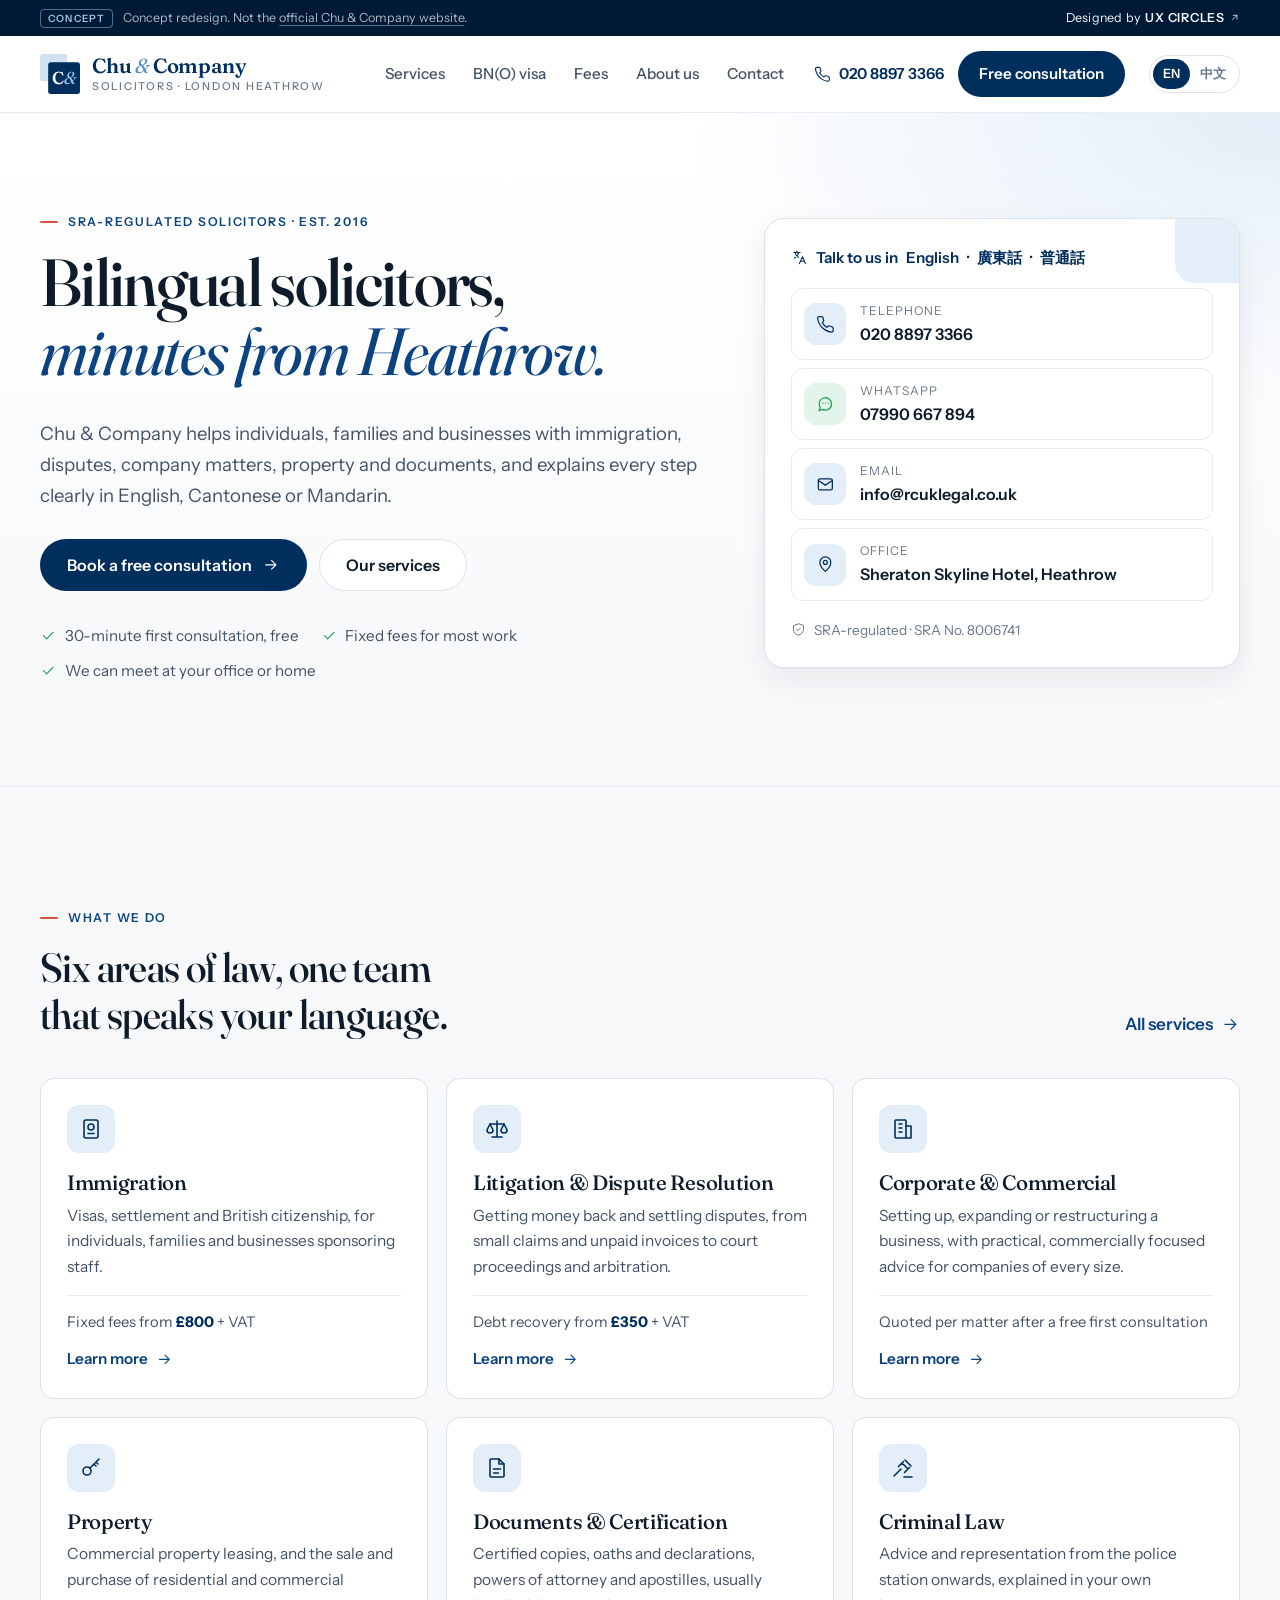
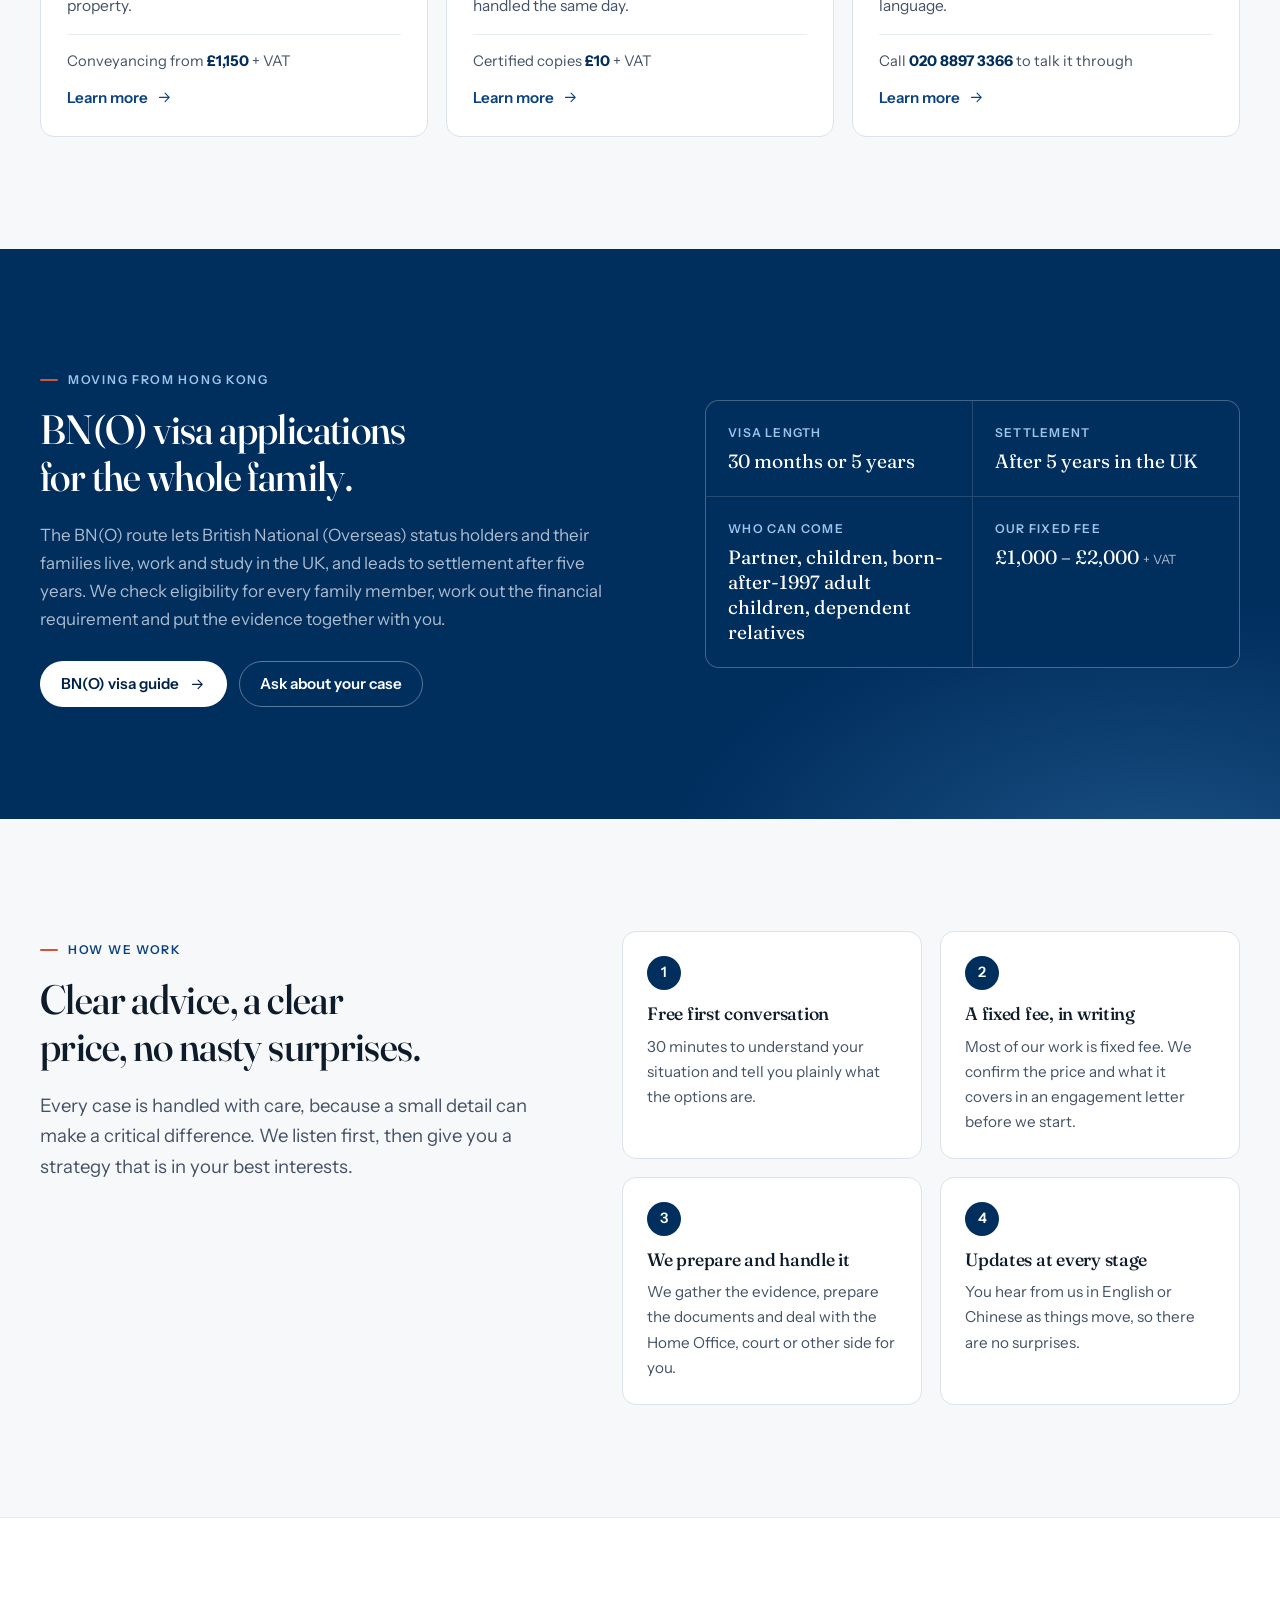
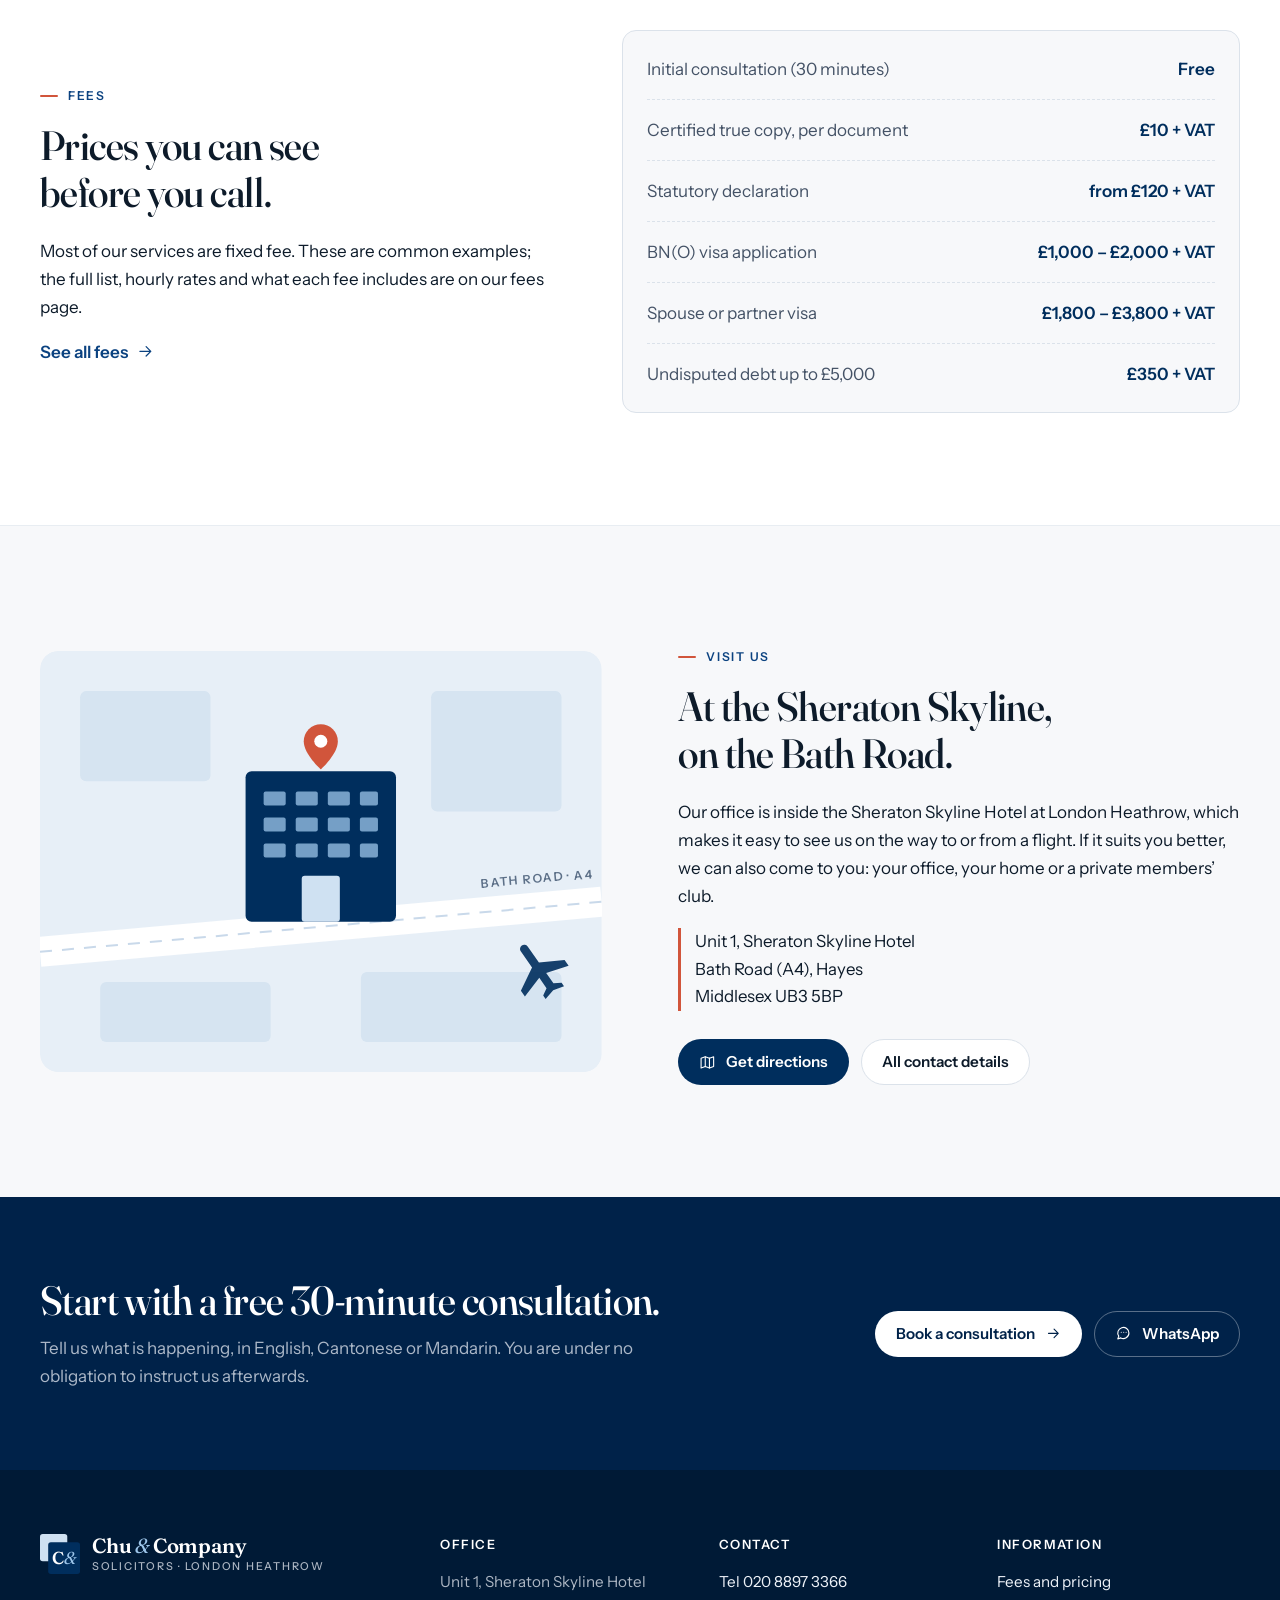
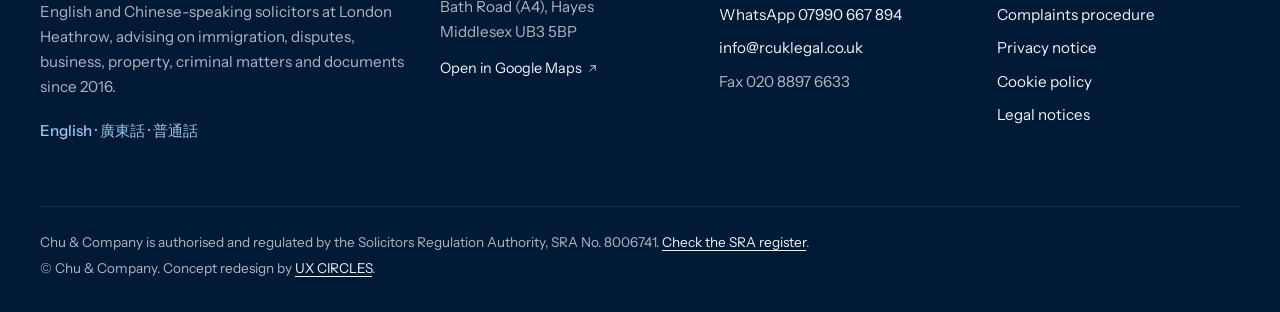
==== index.html @ 98fb95e6 "Redesign rcuklegal.co.uk as a bilingual static concept site Six pages in English and Traditional Chi" ====
<!doctype html>
<html lang="en-GB" class="no-js">
<head>
<meta charset="utf-8">
<meta name="viewport" content="width=device-width, initial-scale=1">
<title>Chu &amp; Company Solicitors | English and Chinese-speaking lawyers at London Heathrow</title>
<meta name="description" content="SRA-regulated English, Cantonese and Mandarin-speaking solicitors at London Heathrow: immigration and BN(O) visas, litigation, corporate, property, criminal law and document certification.">
<meta property="og:title" content="Chu &amp; Company Solicitors | English and Chinese-speaking lawyers at London Heathrow">
<meta property="og:description" content="SRA-regulated English, Cantonese and Mandarin-speaking solicitors at London Heathrow: immigration and BN(O) visas, litigation, corporate, property, criminal law and document certification.">
<meta name="robots" content="noindex, nofollow">
<meta name="theme-color" content="#002e5d">
<link rel="alternate" hreflang="en-GB" href="index.html">
<link rel="alternate" hreflang="zh-Hant" href="zh/index.html">
<link rel="icon" href="assets/img/favicon.svg" type="image/svg+xml">
<link rel="preconnect" href="https://fonts.googleapis.com">
<link rel="preconnect" href="https://fonts.gstatic.com" crossorigin>
<link rel="stylesheet" href="https://fonts.googleapis.com/css2?family=Fraunces:ital,opsz,wght@0,9..144,400;0,9..144,500;0,9..144,600;1,9..144,400&family=Instrument+Sans:wght@400;500;600&display=swap">
<link rel="stylesheet" href="assets/css/style.css">
</head>
<body class="lang-en">
<a class="skip" href="#main">Skip to content</a>
<div class="concept-bar" role="note">
  <div class="container concept-inner">
    <p><span class="concept-tag">Concept</span><span class="concept-long">Concept redesign. Not the <a href="https://www.rcuklegal.co.uk/" target="_blank" rel="noopener">official Chu &amp; Company website</a>.</span></p>
    <a href="https://ux-circles.com/web" target="_blank" rel="noopener"><span class="concept-by">Designed by </span><strong>UX CIRCLES</strong> <svg class="ic-ext" viewBox="0 0 24 24" fill="none" stroke="currentColor" stroke-width="1.6" stroke-linecap="round" stroke-linejoin="round" aria-hidden="true"><path d="M7 17 17 7M9 7h8v8"/></svg></a>
  </div>
</div>
<header class="site-header">
  <div class="container header-inner">
    <a class="brand" href="index.html" aria-label="Chu &amp; Company Solicitors, home"><svg class="brand-mark" viewBox="0 0 44 44" aria-hidden="true"><rect x="0" y="0" width="30" height="30" rx="3" fill="#cfe1f2"/><rect x="9" y="9" width="35" height="35" rx="3" fill="#002e5d"/><text x="26.5" y="33" text-anchor="middle" font-family="Fraunces, Georgia, serif" font-size="19" font-weight="600" fill="#ffffff">C<tspan fill="#9cc5ea" font-style="italic" font-weight="400">&amp;</tspan></text></svg><span class="brand-text"><span class="brand-name" lang="en">Chu <span>&amp;</span> Company</span><span class="brand-sub">Solicitors · London Heathrow</span></span></a>
    <nav class="nav" id="site-nav" aria-label="Main">
      <a href="services.html">Services</a>
      <a href="bno-visa.html">BN(O) visa</a>
      <a href="fees.html">Fees</a>
      <a href="about.html">About us</a>
      <a href="contact.html">Contact</a>
      <div class="nav-extra">
        <a class="nav-phone" href="tel:+442088973366"><svg class="ic" viewBox="0 0 24 24" fill="none" stroke="currentColor" stroke-width="1.6" stroke-linecap="round" stroke-linejoin="round" aria-hidden="true"><path d="M22 16.9v3a2 2 0 0 1-2.2 2 19.8 19.8 0 0 1-8.6-3.1 19.5 19.5 0 0 1-6-6A19.8 19.8 0 0 1 2.1 4.2 2 2 0 0 1 4.1 2h3a2 2 0 0 1 2 1.7c.1.9.4 1.8.7 2.7a2 2 0 0 1-.5 2.1L8 9.8a16 16 0 0 0 6 6l1.3-1.3a2 2 0 0 1 2.1-.4c.9.3 1.8.6 2.7.7a2 2 0 0 1 1.7 2z"/></svg><span>020 8897 3366</span></a>
        <a class="btn btn-primary" href="contact.html#enquiry">Free consultation</a>
      </div>
    </nav>
    <div class="header-tools">
      <div class="lang-switch" aria-label="Language"><a href="index.html" lang="en-GB" hreflang="en-GB" aria-current="true">EN</a><a href="zh/index.html" lang="zh-Hant" hreflang="zh-Hant">中文</a></div>
      <button class="nav-toggle" type="button" aria-expanded="false" aria-controls="site-nav" aria-label="Menu"><svg class="ic-open" viewBox="0 0 24 24" fill="none" stroke="currentColor" stroke-width="1.6" stroke-linecap="round" stroke-linejoin="round" aria-hidden="true"><path d="M4 7h16M4 12h16M4 17h16"/></svg><svg class="ic-close" viewBox="0 0 24 24" fill="none" stroke="currentColor" stroke-width="1.6" stroke-linecap="round" stroke-linejoin="round" aria-hidden="true"><path d="M6 6l12 12M18 6 6 18"/></svg></button>
    </div>
  </div>
</header>
<main id="main">

<section class="hero">
  <div class="container hero-grid">
    <div class="hero-copy">
      <p class="eyebrow">SRA-regulated solicitors · Est. 2016</p>
      <h1>Bilingual solicitors, <em>minutes from Heathrow.</em></h1>
      <p class="lede">Chu &amp; Company helps individuals, families and businesses with immigration, disputes, company matters, property and documents, and explains every step clearly in English, Cantonese or Mandarin.</p>
      <div class="hero-actions">
        <a class="btn btn-primary btn-lg" href="contact.html#enquiry">Book a free consultation <svg class="ic" viewBox="0 0 24 24" fill="none" stroke="currentColor" stroke-width="1.6" stroke-linecap="round" stroke-linejoin="round" aria-hidden="true"><path d="M5 12h14M13 6l6 6-6 6"/></svg></a>
        <a class="btn btn-ghost btn-lg" href="services.html">Our services</a>
      </div>
      <ul class="hero-points">
        <li><svg class="ic" viewBox="0 0 24 24" fill="none" stroke="currentColor" stroke-width="1.6" stroke-linecap="round" stroke-linejoin="round" aria-hidden="true"><path d="m5 12.5 4.5 4.5L19 7.5"/></svg> 30-minute first consultation, free</li>
        <li><svg class="ic" viewBox="0 0 24 24" fill="none" stroke="currentColor" stroke-width="1.6" stroke-linecap="round" stroke-linejoin="round" aria-hidden="true"><path d="m5 12.5 4.5 4.5L19 7.5"/></svg> Fixed fees for most work</li>
        <li><svg class="ic" viewBox="0 0 24 24" fill="none" stroke="currentColor" stroke-width="1.6" stroke-linecap="round" stroke-linejoin="round" aria-hidden="true"><path d="m5 12.5 4.5 4.5L19 7.5"/></svg> We can meet at your office or home</li>
      </ul>
    </div>
    <aside class="hero-card" aria-label="Contact details">
      <p class="hero-card-h"><svg class="ic" viewBox="0 0 24 24" fill="none" stroke="currentColor" stroke-width="1.6" stroke-linecap="round" stroke-linejoin="round" aria-hidden="true"><path d="M4 5h9M8.5 3v2M6 5c.5 3 2.5 5.5 5 7M11 5c-.7 3.4-3 6.3-6 8"/><path d="m12 21 4.5-10 4.5 10M13.6 17.5h5.8"/></svg> Talk to us in <span lang="en">English</span> · <span lang="zh-Hant-HK">廣東話</span> · <span lang="zh-Hant">普通話</span></p>
      <ul class="hero-contacts">
        <li><a href="tel:+442088973366"><span class="ic-wrap"><svg class="ic" viewBox="0 0 24 24" fill="none" stroke="currentColor" stroke-width="1.6" stroke-linecap="round" stroke-linejoin="round" aria-hidden="true"><path d="M22 16.9v3a2 2 0 0 1-2.2 2 19.8 19.8 0 0 1-8.6-3.1 19.5 19.5 0 0 1-6-6A19.8 19.8 0 0 1 2.1 4.2 2 2 0 0 1 4.1 2h3a2 2 0 0 1 2 1.7c.1.9.4 1.8.7 2.7a2 2 0 0 1-.5 2.1L8 9.8a16 16 0 0 0 6 6l1.3-1.3a2 2 0 0 1 2.1-.4c.9.3 1.8.6 2.7.7a2 2 0 0 1 1.7 2z"/></svg></span><span><small>Telephone</small><strong>020 8897 3366</strong></span></a></li>
        <li><a href="https://wa.me/447990667894" target="_blank" rel="noopener"><span class="ic-wrap wa"><svg class="ic" viewBox="0 0 24 24" fill="none" stroke="currentColor" stroke-width="1.6" stroke-linecap="round" stroke-linejoin="round" aria-hidden="true"><path d="M20 11.5a8 8 0 0 1-11.8 7L4 20l1.4-4A8 8 0 1 1 20 11.5z"/><path d="M9 10.5h.01M12.5 10.5h.01M16 10.5h.01"/></svg></span><span><small>WhatsApp</small><strong>07990 667 894</strong></span></a></li>
        <li><a href="mailto:info@rcuklegal.co.uk"><span class="ic-wrap"><svg class="ic" viewBox="0 0 24 24" fill="none" stroke="currentColor" stroke-width="1.6" stroke-linecap="round" stroke-linejoin="round" aria-hidden="true"><rect x="3" y="5" width="18" height="14" rx="2"/><path d="m3 7 9 6 9-6"/></svg></span><span><small>Email</small><strong>info@rcuklegal.co.uk</strong></span></a></li>
        <li><a href="https://www.google.com/maps/search/?api=1&query=Sheraton+Skyline+Hotel+Bath+Road+Hayes+UB3+5BP" target="_blank" rel="noopener"><span class="ic-wrap"><svg class="ic" viewBox="0 0 24 24" fill="none" stroke="currentColor" stroke-width="1.6" stroke-linecap="round" stroke-linejoin="round" aria-hidden="true"><path d="M12 21s-7-6.2-7-11.5A7 7 0 0 1 19 9.5C19 14.8 12 21 12 21z"/><circle cx="12" cy="9.5" r="2.5"/></svg></span><span><small>Office</small><strong>Sheraton Skyline Hotel, Heathrow</strong></span></a></li>
      </ul>
      <p class="hero-card-foot"><svg class="ic" viewBox="0 0 24 24" fill="none" stroke="currentColor" stroke-width="1.6" stroke-linecap="round" stroke-linejoin="round" aria-hidden="true"><path d="M12 3 4 6v6c0 4.5 3.4 8.3 8 9 4.6-.7 8-4.5 8-9V6z"/><path d="m9 12 2 2 4-4"/></svg> SRA-regulated · SRA No. 8006741</p>
    </aside>
  </div>
</section>

<section class="section" id="services">
  <div class="container">
    <div class="section-head">
      <div>
        <p class="eyebrow">What we do</p>
        <h2>Six areas of law, one team that speaks your language.</h2>
      </div>
      <a class="text-link" href="services.html">All services <svg class="ic" viewBox="0 0 24 24" fill="none" stroke="currentColor" stroke-width="1.6" stroke-linecap="round" stroke-linejoin="round" aria-hidden="true"><path d="M5 12h14M13 6l6 6-6 6"/></svg></a>
    </div>
    <div class="area-grid">
      <a class="area reveal" href="services.html#immigration">
        <span class="area-ic"><svg class="ic" viewBox="0 0 24 24" fill="none" stroke="currentColor" stroke-width="1.6" stroke-linecap="round" stroke-linejoin="round" aria-hidden="true"><rect x="5" y="3" width="14" height="18" rx="2"/><circle cx="12" cy="10" r="3"/><path d="M9 16.5h6"/></svg></span>
        <h3>Immigration</h3>
        <p>Visas, settlement and British citizenship, for individuals, families and businesses sponsoring staff.</p>
        <span class="area-price">Fixed fees from <strong>£800</strong> + VAT</span>
        <span class="area-more">Learn more <svg class="ic" viewBox="0 0 24 24" fill="none" stroke="currentColor" stroke-width="1.6" stroke-linecap="round" stroke-linejoin="round" aria-hidden="true"><path d="M5 12h14M13 6l6 6-6 6"/></svg></span>
      </a>
<a class="area reveal" href="services.html#litigation">
        <span class="area-ic"><svg class="ic" viewBox="0 0 24 24" fill="none" stroke="currentColor" stroke-width="1.6" stroke-linecap="round" stroke-linejoin="round" aria-hidden="true"><path d="M12 4v16M7 20h10M5 7h14"/><path d="m5 7-3 6a3 3 0 0 0 6 0zM19 7l-3 6a3 3 0 0 0 6 0z"/></svg></span>
        <h3>Litigation &amp; Dispute Resolution</h3>
        <p>Getting money back and settling disputes, from small claims and unpaid invoices to court proceedings and arbitration.</p>
        <span class="area-price">Debt recovery from <strong>£350</strong> + VAT</span>
        <span class="area-more">Learn more <svg class="ic" viewBox="0 0 24 24" fill="none" stroke="currentColor" stroke-width="1.6" stroke-linecap="round" stroke-linejoin="round" aria-hidden="true"><path d="M5 12h14M13 6l6 6-6 6"/></svg></span>
      </a>
<a class="area reveal" href="services.html#corporate">
        <span class="area-ic"><svg class="ic" viewBox="0 0 24 24" fill="none" stroke="currentColor" stroke-width="1.6" stroke-linecap="round" stroke-linejoin="round" aria-hidden="true"><rect x="4" y="3" width="11" height="18" rx="1"/><path d="M15 9h5v12h-5M8 7h3M8 11h3M8 15h3"/></svg></span>
        <h3>Corporate &amp; Commercial</h3>
        <p>Setting up, expanding or restructuring a business, with practical, commercially focused advice for companies of every size.</p>
        <span class="area-price">Quoted per matter after a free first consultation</span>
        <span class="area-more">Learn more <svg class="ic" viewBox="0 0 24 24" fill="none" stroke="currentColor" stroke-width="1.6" stroke-linecap="round" stroke-linejoin="round" aria-hidden="true"><path d="M5 12h14M13 6l6 6-6 6"/></svg></span>
      </a>
<a class="area reveal" href="services.html#property">
        <span class="area-ic"><svg class="ic" viewBox="0 0 24 24" fill="none" stroke="currentColor" stroke-width="1.6" stroke-linecap="round" stroke-linejoin="round" aria-hidden="true"><circle cx="8" cy="15" r="4"/><path d="m11 12 9-9M17 6l2 2M15 8l2 2"/></svg></span>
        <h3>Property</h3>
        <p>Commercial property leasing, and the sale and purchase of residential and commercial property.</p>
        <span class="area-price">Conveyancing from <strong>£1,150</strong> + VAT</span>
        <span class="area-more">Learn more <svg class="ic" viewBox="0 0 24 24" fill="none" stroke="currentColor" stroke-width="1.6" stroke-linecap="round" stroke-linejoin="round" aria-hidden="true"><path d="M5 12h14M13 6l6 6-6 6"/></svg></span>
      </a>
<a class="area reveal" href="services.html#documents">
        <span class="area-ic"><svg class="ic" viewBox="0 0 24 24" fill="none" stroke="currentColor" stroke-width="1.6" stroke-linecap="round" stroke-linejoin="round" aria-hidden="true"><path d="M14 3H6a1 1 0 0 0-1 1v16a1 1 0 0 0 1 1h12a1 1 0 0 0 1-1V8z"/><path d="M14 3v5h5M8.5 13h7M8.5 17h5"/></svg></span>
        <h3>Documents &amp; Certification</h3>
        <p>Certified copies, oaths and declarations, powers of attorney and apostilles, usually handled the same day.</p>
        <span class="area-price">Certified copies <strong>£10</strong> + VAT</span>
        <span class="area-more">Learn more <svg class="ic" viewBox="0 0 24 24" fill="none" stroke="currentColor" stroke-width="1.6" stroke-linecap="round" stroke-linejoin="round" aria-hidden="true"><path d="M5 12h14M13 6l6 6-6 6"/></svg></span>
      </a>
<a class="area reveal" href="services.html#criminal">
        <span class="area-ic"><svg class="ic" viewBox="0 0 24 24" fill="none" stroke="currentColor" stroke-width="1.6" stroke-linecap="round" stroke-linejoin="round" aria-hidden="true"><path d="m14 4 6 6M11 7l6 6M12.5 5.5l-5 5M18.5 11.5l-5 5"/><path d="M10 13 3 20"/><path d="M13 21h8"/></svg></span>
        <h3>Criminal Law</h3>
        <p>Advice and representation from the police station onwards, explained in your own language.</p>
        <span class="area-price">Call <strong>020 8897 3366</strong> to talk it through</span>
        <span class="area-more">Learn more <svg class="ic" viewBox="0 0 24 24" fill="none" stroke="currentColor" stroke-width="1.6" stroke-linecap="round" stroke-linejoin="round" aria-hidden="true"><path d="M5 12h14M13 6l6 6-6 6"/></svg></span>
      </a>
    </div>
  </div>
</section>

<section class="section bno-band on-dark">
  <div class="container bno-grid">
    <div class="reveal">
      <p class="eyebrow">Moving from Hong Kong</p>
      <h2>BN(O) visa applications for the whole family.</h2>
      <p>The BN(O) route lets British National (Overseas) status holders and their families live, work and study in the UK, and leads to settlement after five years. We check eligibility for every family member, work out the financial requirement and put the evidence together with you.</p>
      <div class="hero-actions">
        <a class="btn btn-light" href="bno-visa.html">BN(O) visa guide <svg class="ic" viewBox="0 0 24 24" fill="none" stroke="currentColor" stroke-width="1.6" stroke-linecap="round" stroke-linejoin="round" aria-hidden="true"><path d="M5 12h14M13 6l6 6-6 6"/></svg></a>
        <a class="btn btn-outline-light" href="contact.html?matter=immigration#enquiry">Ask about your case</a>
      </div>
    </div>
    <dl class="facts reveal">
      <div><dt>Visa length</dt><dd>30 months or 5 years</dd></div>
      <div><dt>Settlement</dt><dd>After 5 years in the UK</dd></div>
      <div><dt>Who can come</dt><dd>Partner, children, born-after-1997 adult children, dependent relatives</dd></div>
      <div><dt>Our fixed fee</dt><dd>£1,000 – £2,000 <small>+ VAT</small></dd></div>
    </dl>
  </div>
</section>

<section class="section">
  <div class="container how-grid">
    <div>
      <p class="eyebrow">How we work</p>
      <h2>Clear advice, a clear price, no nasty surprises.</h2>
      <p class="lede">Every case is handled with care, because a small detail can make a critical difference. We listen first, then give you a strategy that is in your best interests.</p>
    </div>
    <ol class="steps"><li class="reveal"><span class="step-n">1</span><h3>Free first conversation</h3><p>30 minutes to understand your situation and tell you plainly what the options are.</p></li><li class="reveal"><span class="step-n">2</span><h3>A fixed fee, in writing</h3><p>Most of our work is fixed fee. We confirm the price and what it covers in an engagement letter before we start.</p></li><li class="reveal"><span class="step-n">3</span><h3>We prepare and handle it</h3><p>We gather the evidence, prepare the documents and deal with the Home Office, court or other side for you.</p></li><li class="reveal"><span class="step-n">4</span><h3>Updates at every stage</h3><p>You hear from us in English or Chinese as things move, so there are no surprises.</p></li></ol>
  </div>
</section>

<section class="section section-alt">
  <div class="container glance-grid">
    <div>
      <p class="eyebrow">Fees</p>
      <h2>Prices you can see before you call.</h2>
      <p>Most of our services are fixed fee. These are common examples; the full list, hourly rates and what each fee includes are on our fees page.</p>
      <a class="text-link" href="fees.html">See all fees <svg class="ic" viewBox="0 0 24 24" fill="none" stroke="currentColor" stroke-width="1.6" stroke-linecap="round" stroke-linejoin="round" aria-hidden="true"><path d="M5 12h14M13 6l6 6-6 6"/></svg></a>
    </div>
    <ul class="glance reveal"><li><span>Initial consultation (30 minutes)</span><strong>Free</strong></li><li><span>Certified true copy, per document</span><strong>£10 + VAT</strong></li><li><span>Statutory declaration</span><strong>from £120 + VAT</strong></li><li><span>BN(O) visa application</span><strong>£1,000 – £2,000 + VAT</strong></li><li><span>Spouse or partner visa</span><strong>£1,800 – £3,800 + VAT</strong></li><li><span>Undisputed debt up to £5,000</span><strong>£350 + VAT</strong></li></ul>
  </div>
</section>

<section class="section">
  <div class="container visit-grid">
    <div class="visit-art reveal" aria-hidden="true"><svg viewBox="0 0 560 420" role="img">
  <rect width="560" height="420" rx="18" fill="#e7eff7"/>
  <path d="M0 300 L560 250" stroke="#ffffff" stroke-width="30"/>
  <path d="M0 300 L560 250" stroke="#c9d9ea" stroke-width="2" stroke-dasharray="12 10"/>
  <text x="440" y="236" font-family="Instrument Sans, sans-serif" font-size="12" font-weight="600" letter-spacing=".12em" fill="#5d7088" transform="rotate(-5 440 236)">BATH ROAD · A4</text>
  <g fill="#d6e4f1"><rect x="40" y="40" width="130" height="90" rx="6"/><rect x="390" y="40" width="130" height="120" rx="6"/><rect x="60" y="330" width="170" height="60" rx="6"/><rect x="320" y="320" width="200" height="70" rx="6"/></g>
  <g transform="translate(205 120)">
    <rect width="150" height="150" rx="6" fill="#002e5d"/>
    <g fill="#9cc5ea" opacity=".75">
      <rect x="18" y="20" width="22" height="14" rx="2"/><rect x="50" y="20" width="22" height="14" rx="2"/><rect x="82" y="20" width="22" height="14" rx="2"/><rect x="114" y="20" width="18" height="14" rx="2"/>
      <rect x="18" y="46" width="22" height="14" rx="2"/><rect x="50" y="46" width="22" height="14" rx="2"/><rect x="82" y="46" width="22" height="14" rx="2"/><rect x="114" y="46" width="18" height="14" rx="2"/>
      <rect x="18" y="72" width="22" height="14" rx="2"/><rect x="50" y="72" width="22" height="14" rx="2"/><rect x="82" y="72" width="22" height="14" rx="2"/><rect x="114" y="72" width="18" height="14" rx="2"/>
    </g>
    <rect x="56" y="104" width="38" height="46" rx="3" fill="#cfe1f2"/>
  </g>
  <g transform="translate(280 96)">
    <path d="M0 22s-17-15-17-28a17 17 0 0 1 34 0C17 7 0 22 0 22z" fill="#d1553b"/>
    <circle cy="-6" r="6.5" fill="#fff"/>
  </g>
  <g transform="translate(470 330) rotate(-35)" fill="#002e5d" opacity=".9">
    <path d="M40 9 24 0V-14a3 3 0 0 0-6 0V0L2 9v5l16-5v9l-5 3v3l8-2 8 2v-3l-5-3v-9l16 5z" transform="scale(1.4)"/>
  </g>
</svg></div>
    <div>
      <p class="eyebrow">Visit us</p>
      <h2>At the Sheraton Skyline, on the Bath Road.</h2>
      <p>Our office is inside the Sheraton Skyline Hotel at London Heathrow, which makes it easy to see us on the way to or from a flight. If it suits you better, we can also come to you: your office, your home or a private members’ club.</p>
      <address class="visit-address">Unit 1, Sheraton Skyline Hotel<br>Bath Road (A4), Hayes<br>Middlesex UB3 5BP</address>
      <div class="hero-actions">
        <a class="btn btn-primary" href="https://www.google.com/maps/search/?api=1&query=Sheraton+Skyline+Hotel+Bath+Road+Hayes+UB3+5BP" target="_blank" rel="noopener"><svg class="ic" viewBox="0 0 24 24" fill="none" stroke="currentColor" stroke-width="1.6" stroke-linecap="round" stroke-linejoin="round" aria-hidden="true"><path d="M9 4 3 6v14l6-2 6 2 6-2V4l-6 2z"/><path d="M9 4v14M15 6v14"/></svg> Get directions</a>
        <a class="btn btn-ghost" href="contact.html">All contact details</a>
      </div>
    </div>
  </div>
</section>
<section class="cta-band">
  <div class="container cta-inner">
    <div>
      <h2>Start with a free 30-minute consultation.</h2>
      <p>Tell us what is happening, in English, Cantonese or Mandarin. You are under no obligation to instruct us afterwards.</p>
    </div>
    <div class="cta-actions">
      <a class="btn btn-light" href="contact.html#enquiry">Book a consultation <svg class="ic" viewBox="0 0 24 24" fill="none" stroke="currentColor" stroke-width="1.6" stroke-linecap="round" stroke-linejoin="round" aria-hidden="true"><path d="M5 12h14M13 6l6 6-6 6"/></svg></a>
      <a class="btn btn-outline-light" href="https://wa.me/447990667894" target="_blank" rel="noopener"><svg class="ic" viewBox="0 0 24 24" fill="none" stroke="currentColor" stroke-width="1.6" stroke-linecap="round" stroke-linejoin="round" aria-hidden="true"><path d="M20 11.5a8 8 0 0 1-11.8 7L4 20l1.4-4A8 8 0 1 1 20 11.5z"/><path d="M9 10.5h.01M12.5 10.5h.01M16 10.5h.01"/></svg> WhatsApp</a>
    </div>
  </div>
</section>

</main>
<footer class="site-footer">
  <div class="container">
    <div class="footer-grid">
      <div class="footer-about">
        <a class="brand" href="index.html" aria-label="Chu &amp; Company Solicitors, home"><svg class="brand-mark" viewBox="0 0 44 44" aria-hidden="true"><rect x="0" y="0" width="30" height="30" rx="3" fill="#cfe1f2"/><rect x="9" y="9" width="35" height="35" rx="3" fill="#002e5d"/><text x="26.5" y="33" text-anchor="middle" font-family="Fraunces, Georgia, serif" font-size="19" font-weight="600" fill="#ffffff">C<tspan fill="#9cc5ea" font-style="italic" font-weight="400">&amp;</tspan></text></svg><span class="brand-text"><span class="brand-name" lang="en">Chu <span>&amp;</span> Company</span><span class="brand-sub">Solicitors · London Heathrow</span></span></a>
        <p>English and Chinese-speaking solicitors at London Heathrow, advising on immigration, disputes, business, property, criminal matters and documents since 2016.</p>
        <p class="footer-langs">English · 廣東話 · 普通話</p>
      </div>
      <div>
        <p class="footer-h">Office</p>
        <address>Unit 1, Sheraton Skyline Hotel<br>Bath Road (A4), Hayes<br>Middlesex UB3 5BP</address>
        <a class="footer-map" href="https://www.google.com/maps/search/?api=1&query=Sheraton+Skyline+Hotel+Bath+Road+Hayes+UB3+5BP" target="_blank" rel="noopener">Open in Google Maps <svg class="ic-ext" viewBox="0 0 24 24" fill="none" stroke="currentColor" stroke-width="1.6" stroke-linecap="round" stroke-linejoin="round" aria-hidden="true"><path d="M7 17 17 7M9 7h8v8"/></svg></a>
      </div>
      <div>
        <p class="footer-h">Contact</p>
        <ul>
          <li><a href="tel:+442088973366">Tel 020 8897 3366</a></li>
          <li><a href="https://wa.me/447990667894" target="_blank" rel="noopener">WhatsApp 07990 667 894</a></li>
          <li><a href="mailto:info@rcuklegal.co.uk">info@rcuklegal.co.uk</a></li>
          <li><span class="muted">Fax 020 8897 6633</span></li>
        </ul>
      </div>
      <div>
        <p class="footer-h">Information</p>
        <ul>
          <li><a href="fees.html">Fees and pricing</a></li>
          <li><a href="about.html#complaints">Complaints procedure</a></li>
          <li><a href="https://www.rcuklegal.co.uk/privacy-notice" target="_blank" rel="noopener">Privacy notice</a></li>
          <li><a href="https://www.rcuklegal.co.uk/cookies-policy" target="_blank" rel="noopener">Cookie policy</a></li>
          <li><a href="https://www.rcuklegal.co.uk/accessibility" target="_blank" rel="noopener">Legal notices</a></li>
        </ul>
      </div>
    </div>
    <div class="footer-legal">
      <p>Chu &amp; Company is authorised and regulated by the Solicitors Regulation Authority, SRA No. 8006741. <a href="https://www.sra.org.uk/consumers/register/" target="_blank" rel="noopener">Check the SRA register</a>.</p>
      <p>&copy; Chu &amp; Company. Concept redesign by <a href="https://ux-circles.com/web" target="_blank" rel="noopener">UX CIRCLES</a>.</p>
    </div>
  </div>
</footer>
<div class="mobile-cta">
  <a class="btn btn-ghost" href="tel:+442088973366"><svg class="ic" viewBox="0 0 24 24" fill="none" stroke="currentColor" stroke-width="1.6" stroke-linecap="round" stroke-linejoin="round" aria-hidden="true"><path d="M22 16.9v3a2 2 0 0 1-2.2 2 19.8 19.8 0 0 1-8.6-3.1 19.5 19.5 0 0 1-6-6A19.8 19.8 0 0 1 2.1 4.2 2 2 0 0 1 4.1 2h3a2 2 0 0 1 2 1.7c.1.9.4 1.8.7 2.7a2 2 0 0 1-.5 2.1L8 9.8a16 16 0 0 0 6 6l1.3-1.3a2 2 0 0 1 2.1-.4c.9.3 1.8.6 2.7.7a2 2 0 0 1 1.7 2z"/></svg> Call</a>
  <a class="btn btn-ghost" href="https://wa.me/447990667894" target="_blank" rel="noopener"><svg class="ic" viewBox="0 0 24 24" fill="none" stroke="currentColor" stroke-width="1.6" stroke-linecap="round" stroke-linejoin="round" aria-hidden="true"><path d="M20 11.5a8 8 0 0 1-11.8 7L4 20l1.4-4A8 8 0 1 1 20 11.5z"/><path d="M9 10.5h.01M12.5 10.5h.01M16 10.5h.01"/></svg> WhatsApp</a>
  <a class="btn btn-primary" href="contact.html#enquiry">Enquire</a>
</div>
<script src="assets/js/main.js"></script>
</body>
</html>
---- assets/css/style.css ----
/* Chu & Company Solicitors — concept redesign by UX CIRCLES */

:root {
  --paper: #f7f8fa;
  --white: #ffffff;
  --ink: #0d1b2a;
  --ink-soft: #445266;
  --ink-mute: #6a7789;
  --line: #dbe2ea;
  --line-soft: #e8edf2;
  --navy-950: #001a36;
  --navy-900: #002249;
  --navy-800: #002e5d;
  --navy-700: #0b4280;
  --sky-500: #4f8fd0;
  --sky-300: #9cc5ea;
  --sky-100: #e3eef8;
  --sky-50: #f0f6fc;
  --seal: #d1553b;
  --wa: #1f9d55;
  --on-dark: #eef3f9;
  --on-dark-soft: rgba(238, 243, 249, .72);

  --serif: "Fraunces", "Iowan Old Style", Georgia, serif;
  --sans: "Instrument Sans", system-ui, -apple-system, "Segoe UI", sans-serif;

  --header-h: 76px;
  --radius: 14px;
  --shadow: 0 1px 2px rgba(13, 27, 42, .04), 0 12px 32px rgba(13, 27, 42, .07);
}
.lang-zh {
  --serif: "Fraunces", "Noto Serif TC", "PingFang TC", serif;
  --sans: "Instrument Sans", "Noto Sans TC", "PingFang TC", "Microsoft JhengHei", sans-serif;
}

*, *::before, *::after { box-sizing: border-box; }
html { -webkit-text-size-adjust: 100%; scroll-behavior: smooth; scroll-padding-top: calc(var(--header-h) + 16px); }
@media (prefers-reduced-motion: reduce) { html { scroll-behavior: auto; } *, *::before, *::after { transition: none !important; animation: none !important; } }
body { margin: 0; background: var(--paper); color: var(--ink); font-family: var(--sans); font-size: 17px; line-height: 1.65; -webkit-font-smoothing: antialiased; }
.lang-zh body, body.lang-zh { line-height: 1.8; letter-spacing: .01em; }
img, svg { display: block; max-width: 100%; }
a { color: var(--navy-700); text-underline-offset: 3px; text-decoration-thickness: 1px; }
a:hover { color: var(--navy-900); }
p { margin: 0 0 1em; }
h1, h2, h3, h4 { font-family: var(--serif); font-weight: 500; line-height: 1.15; margin: 0 0 .5em; letter-spacing: -.015em; color: var(--ink); text-wrap: balance; font-variation-settings: "opsz" 96; }
h1 { font-size: clamp(2.4rem, 5.2vw, 4.2rem); line-height: 1.04; letter-spacing: -.025em; }
h2 { font-size: clamp(1.8rem, 3.2vw, 2.6rem); }
h3 { font-size: 1.3rem; font-variation-settings: "opsz" 36; }
h4 { font-family: var(--sans); font-size: 1rem; font-weight: 600; letter-spacing: 0; margin-bottom: .3em; }
body.lang-zh h1, body.lang-zh h2, body.lang-zh h3 { letter-spacing: 0; line-height: 1.3; font-weight: 600; }
h1 em, h2 em { font-style: italic; color: var(--navy-700); font-weight: 400; }
body.lang-zh h1 em { font-style: normal; }
ul { padding-left: 1.2em; }
:focus-visible { outline: 2px solid var(--sky-500); outline-offset: 3px; border-radius: 4px; }
address { font-style: normal; }
.muted { color: var(--ink-mute); }

.container { width: min(1200px, 100% - 48px); margin-inline: auto; }
@media (max-width: 600px) { .container { width: calc(100% - 32px); } }

.skip { position: absolute; left: -999px; top: 8px; z-index: 100; background: var(--ink); color: #fff; padding: 10px 16px; border-radius: 6px; }
.skip:focus { left: 8px; }
.ic { width: 1.1em; height: 1.1em; flex: none; }

.eyebrow { display: inline-flex; align-items: center; gap: 10px; font-size: .76rem; font-weight: 600; letter-spacing: .14em; text-transform: uppercase; color: var(--navy-700); margin: 0 0 16px; }
.eyebrow::before { content: ""; width: 18px; height: 2px; background: var(--seal); border-radius: 2px; }
body.lang-zh .eyebrow { letter-spacing: .08em; font-size: .82rem; }
.on-dark .eyebrow { color: var(--sky-300); }
.lede { font-size: 1.16rem; color: var(--ink-soft); max-width: 38em; }
.small { font-size: .9rem; color: var(--ink-mute); }
.note { font-size: .95rem; color: var(--ink-soft); background: var(--sky-50); border-left: 3px solid var(--sky-500); padding: 12px 16px; border-radius: 0 8px 8px 0; }

/* ---------- Buttons ---------- */
.btn { display: inline-flex; align-items: center; justify-content: center; gap: 10px; min-height: 46px; padding: 0 20px; border-radius: 999px; font: 600 .95rem/1 var(--sans); text-decoration: none; border: 1px solid transparent; cursor: pointer; transition: background .2s, color .2s, border-color .2s; white-space: nowrap; }
.btn-lg { min-height: 52px; padding: 0 26px; font-size: 1rem; }
.btn-primary { background: var(--navy-800); color: #fff; }
.btn-primary:hover { background: var(--navy-950); color: #fff; }
.btn-ghost { border-color: var(--line); color: var(--ink); background: var(--white); }
.btn-ghost:hover { border-color: var(--navy-800); color: var(--navy-800); }
.btn-light { background: #fff; color: var(--navy-900); }
.btn-light:hover { background: var(--sky-100); color: var(--navy-900); }
.btn-outline-light { border-color: rgba(255,255,255,.35); color: #fff; }
.btn-outline-light:hover { border-color: #fff; color: #fff; }
.btn .ic { transition: transform .2s; }
.btn:hover .ic:last-child { transform: translateX(2px); }
.text-link { display: inline-flex; align-items: center; gap: 8px; font-weight: 600; text-decoration: none; color: var(--navy-700); }
.text-link .ic { transition: transform .2s; }
.text-link:hover .ic { transform: translateX(3px); }

/* ---------- Concept bar ---------- */
.concept-bar { background: var(--navy-950); color: var(--on-dark-soft); font-size: 12.5px; }
.concept-inner { height: 36px; display: flex; align-items: center; justify-content: space-between; gap: 16px; }
.concept-inner p { display: flex; align-items: center; gap: 10px; margin: 0; min-width: 0; white-space: nowrap; overflow: hidden; text-overflow: ellipsis; }
.concept-tag { flex-shrink: 0; font-size: 10px; font-weight: 600; letter-spacing: .12em; text-transform: uppercase; color: var(--sky-300); border: 1px solid rgba(156, 197, 234, .5); padding: 2px 7px 1px; border-radius: 4px; line-height: 1.4; }
.concept-inner > a { flex-shrink: 0; display: inline-flex; align-items: center; gap: 4px; color: #f2f5f9; text-decoration: none; letter-spacing: .02em; }
.concept-inner > a strong { font-weight: 600; letter-spacing: .06em; }
.concept-inner > a svg { width: .9em; height: .9em; }
.concept-inner > a:hover { color: var(--sky-300); }
.concept-long a { color: inherit; text-decoration: underline; text-underline-offset: 3px; text-decoration-color: rgba(238, 243, 249, .4); }
.concept-long a:hover { color: var(--sky-300); }
@media (max-width: 760px) { .concept-long { display: none; } }

/* ---------- Header ---------- */
.site-header { position: sticky; top: 0; z-index: 50; background: rgba(255, 255, 255, .92); backdrop-filter: saturate(1.4) blur(12px); -webkit-backdrop-filter: saturate(1.4) blur(12px); border-bottom: 1px solid var(--line-soft); transition: box-shadow .2s; }
.site-header.scrolled { box-shadow: 0 6px 24px rgba(13, 27, 42, .06); }
.header-inner { height: var(--header-h); display: flex; align-items: center; gap: 24px; }
.brand { display: inline-flex; align-items: center; gap: 12px; text-decoration: none; color: var(--ink); flex-shrink: 0; }
.brand-mark { width: 40px; height: 40px; }
.brand-text { display: flex; flex-direction: column; line-height: 1.1; }
.brand-name { font-family: "Fraunces", Georgia, serif; font-size: 1.28rem; font-weight: 600; letter-spacing: -.01em; color: var(--navy-800); }
.brand-name span { font-style: italic; font-weight: 400; color: var(--sky-500); }
.brand-sub { font-size: .68rem; letter-spacing: .16em; text-transform: uppercase; color: var(--ink-mute); margin-top: 4px; font-weight: 500; }
body.lang-zh .brand-sub { letter-spacing: .1em; }
.nav { display: flex; align-items: center; gap: 4px; margin-left: auto; }
.nav > a { position: relative; padding: 8px 12px; color: var(--ink-soft); text-decoration: none; font-weight: 500; font-size: .95rem; border-radius: 8px; }
.nav > a:hover { color: var(--navy-800); background: var(--sky-50); }
.nav > a[aria-current="page"] { color: var(--navy-800); }
.nav > a[aria-current="page"]::after { content: ""; position: absolute; left: 12px; right: 12px; bottom: 2px; height: 2px; background: var(--seal); border-radius: 2px; }
.nav-extra { display: flex; align-items: center; gap: 14px; margin-left: 14px; }
.nav-phone { display: inline-flex; align-items: center; gap: 8px; color: var(--navy-800); font-weight: 600; text-decoration: none; font-size: .95rem; }
.header-tools { display: flex; align-items: center; gap: 8px; }
.lang-switch { display: inline-flex; border: 1px solid var(--line); border-radius: 999px; padding: 3px; background: var(--white); }
.lang-switch a { white-space: nowrap; padding: 4px 10px; font-size: .8rem; font-weight: 600; color: var(--ink-mute); text-decoration: none; border-radius: 999px; }
.lang-switch a[aria-current] { background: var(--navy-800); color: #fff; }
.nav-toggle { display: none; width: 44px; height: 44px; border-radius: 10px; border: 1px solid var(--line); background: var(--white); color: var(--ink); cursor: pointer; align-items: center; justify-content: center; }
.nav-toggle .ic { width: 22px; height: 22px; }
.nav-toggle .ic-close { display: none; }
.nav-toggle[aria-expanded="true"] .ic-open { display: none; }
.nav-toggle[aria-expanded="true"] .ic-close { display: block; }

@media (max-width: 1120px) { .nav-phone span { display: none; } }
@media (max-width: 980px) {
  :root { --header-h: 66px; }
  .nav-toggle { display: inline-flex; }
  .header-tools { margin-left: auto; }
  .nav { position: fixed; inset: calc(var(--header-h) + var(--bar-h, 0px)) 0 0 0; background: var(--white); flex-direction: column; align-items: stretch; padding: 16px 20px 32px; gap: 2px; margin: 0; transform: translateY(-8px); opacity: 0; visibility: hidden; transition: opacity .2s, transform .2s, visibility .2s; overflow-y: auto; }
  .nav.open { opacity: 1; transform: none; visibility: visible; }
  .nav > a { padding: 14px 8px; font-size: 1.1rem; border-bottom: 1px solid var(--line-soft); border-radius: 0; }
  .nav > a[aria-current="page"]::after { display: none; }
  .nav-extra { flex-direction: column; align-items: stretch; margin: 20px 0 0; }
  .nav-phone { justify-content: center; padding: 12px; border: 1px solid var(--line); border-radius: 999px; }
  .nav-phone span { display: inline; }
  body.nav-open { overflow: hidden; }
}
@media (max-width: 420px) { .brand-sub { display: none; } .brand-name { font-size: 1.15rem; } }

/* ---------- Sections ---------- */
.section { padding: clamp(64px, 9vw, 112px) 0; }
.section-alt { background: var(--white); border-block: 1px solid var(--line-soft); }
.section-head { display: flex; align-items: flex-end; justify-content: space-between; gap: 24px; margin-bottom: 40px; }
.section-head h2 { max-width: 18em; margin: 0; }
@media (max-width: 700px) { .section-head { flex-direction: column; align-items: flex-start; } }

/* ---------- Hero ---------- */
.hero { padding: clamp(48px, 7vw, 96px) 0 clamp(56px, 8vw, 104px); background:
  radial-gradient(1000px 500px at 100% 0%, var(--sky-100), transparent 60%),
  linear-gradient(180deg, var(--white), var(--paper)); border-bottom: 1px solid var(--line-soft); }
.hero-grid { display: grid; grid-template-columns: 1.25fr .9fr; gap: clamp(32px, 5vw, 72px); align-items: center; }
.hero-copy h1 { max-width: 12em; }
.hero-actions { display: flex; flex-wrap: wrap; gap: 12px; margin: 28px 0 0; }
.hero-points { list-style: none; padding: 0; margin: 32px 0 0; display: flex; flex-wrap: wrap; gap: 10px 22px; color: var(--ink-soft); font-size: .95rem; }
.hero-points li { display: inline-flex; align-items: center; gap: 8px; }
.hero-points .ic { color: var(--wa); }
.hero-card { background: var(--white); border: 1px solid var(--line); border-radius: 20px; box-shadow: var(--shadow); padding: 26px; position: relative; overflow: hidden; }
.hero-card::before { content: ""; position: absolute; top: 0; right: 0; width: 64px; height: 64px; background: var(--sky-100); border-bottom-left-radius: 20px; z-index: 0; }
.hero-card > * { position: relative; }
.hero-card-h { display: flex; align-items: center; gap: 8px; flex-wrap: wrap; font-weight: 600; color: var(--navy-800); margin: 0 0 18px; font-size: .95rem; }
.hero-contacts { list-style: none; padding: 0; margin: 0; display: grid; gap: 8px; }
.hero-contacts a { display: flex; align-items: center; gap: 14px; padding: 12px; border-radius: 12px; text-decoration: none; color: var(--ink); border: 1px solid var(--line-soft); transition: border-color .2s, background .2s; }
.hero-contacts a:hover { border-color: var(--sky-300); background: var(--sky-50); }
.hero-contacts small { display: block; font-size: .75rem; color: var(--ink-mute); text-transform: uppercase; letter-spacing: .08em; }
.hero-contacts strong { display: block; font-weight: 600; font-size: 1rem; overflow-wrap: anywhere; }
.ic-wrap { width: 42px; height: 42px; border-radius: 12px; background: var(--sky-100); color: var(--navy-800); display: inline-flex; align-items: center; justify-content: center; flex: none; }
.ic-wrap.wa { background: #e3f5ea; color: var(--wa); }
.hero-card-foot { display: flex; align-items: center; gap: 8px; margin: 18px 0 0; font-size: .85rem; color: var(--ink-mute); }
@media (max-width: 900px) { .hero-grid { grid-template-columns: 1fr; } }

/* ---------- Service tiles ---------- */
.area-grid { display: grid; grid-template-columns: repeat(3, 1fr); gap: 18px; }
.area { display: flex; flex-direction: column; background: var(--white); border: 1px solid var(--line); border-radius: var(--radius); padding: 26px; text-decoration: none; color: var(--ink); transition: border-color .2s, box-shadow .2s, transform .2s; }
.area:hover { border-color: var(--sky-300); box-shadow: var(--shadow); transform: translateY(-2px); color: var(--ink); }
.area h3 { margin: 18px 0 8px; }
.area p { color: var(--ink-soft); font-size: .97rem; flex: 1; }
.area-ic { width: 48px; height: 48px; border-radius: 12px; background: var(--sky-100); color: var(--navy-800); display: inline-flex; align-items: center; justify-content: center; }
.area-ic .ic { width: 24px; height: 24px; }
.area-price { font-size: .92rem; color: var(--ink-soft); padding-top: 14px; border-top: 1px solid var(--line-soft); }
.area-price strong { color: var(--navy-800); }
.area-more { display: inline-flex; align-items: center; gap: 8px; margin-top: 12px; font-weight: 600; color: var(--navy-700); font-size: .95rem; }
.area:hover .area-more .ic { transform: translateX(3px); }
.area-more .ic { transition: transform .2s; }
@media (max-width: 980px) { .area-grid { grid-template-columns: repeat(2, 1fr); } }
@media (max-width: 620px) { .area-grid { grid-template-columns: 1fr; } }

/* ---------- BN(O) band ---------- */
.on-dark { background: var(--navy-800); color: var(--on-dark); }
.on-dark h2, .on-dark h3 { color: #fff; }
.on-dark p { color: var(--on-dark-soft); }
.bno-band { background: radial-gradient(700px 400px at 90% 110%, rgba(79, 143, 208, .35), transparent 70%), var(--navy-800); }
.bno-grid { display: grid; grid-template-columns: 1.1fr 1fr; gap: clamp(32px, 6vw, 80px); align-items: center; }
.facts { margin: 0; display: grid; grid-template-columns: 1fr 1fr; gap: 1px; background: rgba(255,255,255,.14); border: 1px solid rgba(255,255,255,.14); border-radius: var(--radius); overflow: hidden; }
.facts div { background: var(--navy-800); padding: 22px; }
.facts dt { font-size: .76rem; text-transform: uppercase; letter-spacing: .1em; color: var(--sky-300); margin-bottom: 6px; font-weight: 600; }
.facts dd { margin: 0; font-family: var(--serif); font-size: 1.2rem; color: #fff; line-height: 1.3; }
.facts dd small { font-family: var(--sans); font-size: .8rem; color: var(--on-dark-soft); }
@media (max-width: 900px) { .bno-grid { grid-template-columns: 1fr; } }
@media (max-width: 480px) { .facts { grid-template-columns: 1fr; } }

/* ---------- How we work ---------- */
.how-grid { display: grid; grid-template-columns: .9fr 1.1fr; gap: clamp(32px, 6vw, 80px); align-items: start; }
.steps { list-style: none; margin: 0; padding: 0; display: grid; grid-template-columns: 1fr 1fr; gap: 18px; }
.steps li { background: var(--white); border: 1px solid var(--line); border-radius: var(--radius); padding: 24px; }
.step-n { display: inline-flex; width: 34px; height: 34px; border-radius: 50%; background: var(--navy-800); color: #fff; align-items: center; justify-content: center; font-weight: 600; font-size: .9rem; margin-bottom: 14px; }
.steps h3 { font-size: 1.12rem; }
.steps p { color: var(--ink-soft); font-size: .95rem; margin: 0; }
@media (max-width: 900px) { .how-grid { grid-template-columns: 1fr; } }
@media (max-width: 560px) { .steps { grid-template-columns: 1fr; } }

/* ---------- Fees at a glance ---------- */
.glance-grid { display: grid; grid-template-columns: .9fr 1.1fr; gap: clamp(32px, 6vw, 80px); align-items: center; }
.glance { list-style: none; margin: 0; padding: 8px 24px; background: var(--paper); border: 1px solid var(--line); border-radius: var(--radius); }
.glance li { display: flex; justify-content: space-between; gap: 18px; padding: 16px 0; border-bottom: 1px dashed var(--line); }
.glance li:last-child { border-bottom: 0; }
.glance span { color: var(--ink-soft); }
.glance strong { color: var(--navy-800); white-space: nowrap; font-weight: 600; }
@media (max-width: 900px) { .glance-grid { grid-template-columns: 1fr; } }
@media (max-width: 460px) { .glance li { flex-direction: column; gap: 2px; } }

/* ---------- Visit ---------- */
.visit-grid { display: grid; grid-template-columns: 1fr 1fr; gap: clamp(32px, 6vw, 80px); align-items: center; }
.visit-art svg { width: 100%; height: auto; border-radius: 18px; }
.visit-address { font-size: 1.05rem; color: var(--ink); margin: 18px 0 0; padding-left: 14px; border-left: 3px solid var(--seal); }
.small-art { margin-top: 24px; }
@media (max-width: 900px) { .visit-grid { grid-template-columns: 1fr; } }

/* ---------- CTA band ---------- */
.cta-band { background: var(--navy-900); color: var(--on-dark); padding: clamp(48px, 7vw, 80px) 0; }
.cta-inner { display: flex; align-items: center; justify-content: space-between; gap: 32px; flex-wrap: wrap; }
.cta-inner h2 { color: #fff; margin-bottom: 10px; }
.cta-inner p { color: var(--on-dark-soft); margin: 0; max-width: 36em; }
.cta-actions { display: flex; gap: 12px; flex-wrap: wrap; }

/* ---------- Page head ---------- */
.page-head { padding: clamp(40px, 6vw, 80px) 0 clamp(36px, 5vw, 64px); background: radial-gradient(800px 400px at 100% 0%, var(--sky-100), transparent 60%), var(--white); border-bottom: 1px solid var(--line-soft); }
.page-head h1 { max-width: 14em; font-size: clamp(2.2rem, 4.6vw, 3.6rem); }
.crumbs { font-size: .88rem; color: var(--ink-mute); margin-bottom: 22px; }
.crumbs a { color: var(--ink-mute); }
.jump { display: flex; flex-wrap: wrap; gap: 8px; margin-top: 28px; }
.jump a { padding: 8px 14px; border: 1px solid var(--line); border-radius: 999px; text-decoration: none; color: var(--ink-soft); font-size: .9rem; background: var(--white); }
.jump a:hover { border-color: var(--navy-800); color: var(--navy-800); }

/* ---------- Services page ---------- */
.svc-list { display: grid; gap: 22px; }
.svc { display: grid; grid-template-columns: .9fr 1.1fr; gap: clamp(24px, 4vw, 56px); background: var(--white); border: 1px solid var(--line); border-radius: 18px; padding: clamp(24px, 4vw, 44px); }
.svc h2 { font-size: clamp(1.6rem, 2.6vw, 2.1rem); margin-top: 18px; }
.svc-side p { color: var(--ink-soft); }
.svc-price { font-size: .98rem; }
.svc-price a { display: inline-flex; align-items: center; gap: 8px; text-decoration: none; color: var(--ink-soft); }
.svc-price strong { color: var(--navy-800); }
.ticks { list-style: none; padding: 0; margin: 0 0 1.2em; display: grid; gap: 10px; }
.ticks li { display: flex; gap: 12px; align-items: flex-start; }
.ticks .ic { color: var(--sky-500); margin-top: .3em; }
.svc-main .ticks li { padding: 12px 0; border-bottom: 1px solid var(--line-soft); }
.svc-main .ticks { gap: 0; }
.dashes { padding-left: 1.1em; color: var(--ink-soft); }
.dashes li { margin-bottom: 8px; }
.promise { margin-top: 28px; padding: 24px; background: var(--sky-50); border-radius: var(--radius); }
.promise-h { font-size: 1.15rem; margin-bottom: 16px; }
.promise-list { list-style: none; padding: 0; margin: 0 0 18px; display: grid; grid-template-columns: 1fr 1fr; gap: 18px 24px; }
.promise-list p { margin: 0; color: var(--ink-soft); font-size: .93rem; }
@media (max-width: 900px) { .svc { grid-template-columns: 1fr; } }
@media (max-width: 560px) { .promise-list { grid-template-columns: 1fr; } }

/* ---------- Article (BN(O)) ---------- */
.article-grid { display: grid; grid-template-columns: minmax(0, 1fr) 320px; gap: clamp(32px, 5vw, 64px); align-items: start; }
.article section { margin-bottom: 56px; }
.article h2 { font-size: clamp(1.6rem, 2.6vw, 2.1rem); }
.article p { color: var(--ink-soft); }
.article-side { position: sticky; top: calc(var(--header-h) + 24px); }
.side-card { background: var(--white); border: 1px solid var(--line); border-radius: 18px; padding: 26px; box-shadow: var(--shadow); display: grid; gap: 12px; }
.side-card h3, .side-card p { margin: 0; }
.side-card .eyebrow { margin: 0; }
.callout { background: var(--white); border: 1px solid var(--line); border-left: 4px solid var(--navy-800); border-radius: 0 var(--radius) var(--radius) 0; padding: 20px 24px; margin: 24px 0; }
.callout h3 { font-size: 1.1rem; }
.callout p:last-child { margin: 0; }
.fam-grid { display: grid; grid-template-columns: 1fr 1fr; gap: 14px; margin: 20px 0; }
.fam { background: var(--white); border: 1px solid var(--line); border-radius: var(--radius); padding: 20px; }
.fam h3 { font-size: 1.1rem; }
.fam p { margin: 0; font-size: .95rem; }
.formula { display: flex; align-items: stretch; flex-wrap: wrap; gap: 10px; margin: 20px 0; }
.formula span { flex: 1 1 140px; background: var(--navy-800); color: #fff; border-radius: 12px; padding: 16px; display: flex; flex-direction: column; gap: 6px; }
.formula b { font-family: var(--serif); font-size: 2rem; line-height: 1; font-weight: 500; }
.formula small { color: var(--on-dark-soft); font-size: .85rem; line-height: 1.4; }
.formula i { font-style: normal; align-self: center; font-size: 1.8rem; color: var(--navy-800); font-family: var(--serif); }
.cost-split { display: grid; grid-template-columns: 1fr 1fr; gap: 16px; margin-top: 20px; }
.cost-card { background: var(--white); border: 1px solid var(--line); border-radius: var(--radius); padding: 22px; }
.cost-card h3 { font-size: 1.1rem; }
.cost-card ul { list-style: none; padding: 0; margin: 0 0 12px; }
.cost-card li { display: flex; justify-content: space-between; gap: 12px; padding: 10px 0; border-bottom: 1px dashed var(--line); font-size: .95rem; }
.cost-card li strong { font-weight: 600; color: var(--ink); text-align: right; }
.cost-card.accent { background: var(--sky-50); border-color: var(--sky-300); }
.cost-card .big { font-family: var(--serif); font-size: 1.9rem; color: var(--navy-800); margin: 6px 0 8px; }
.cost-card .big small { font-family: var(--sans); font-size: .9rem; color: var(--ink-mute); }
.faqs { display: grid; gap: 10px; }
.faq { background: var(--white); border: 1px solid var(--line); border-radius: 12px; }
.faq summary { cursor: pointer; padding: 18px 52px 18px 20px; font-weight: 600; list-style: none; position: relative; }
.faq summary::-webkit-details-marker { display: none; }
.faq summary::after { content: "+"; position: absolute; right: 20px; top: 50%; transform: translateY(-50%); font-size: 1.4rem; color: var(--navy-700); font-weight: 400; }
.faq[open] summary::after { content: "−"; }
.faq p { padding: 0 20px 18px; margin: 0; }
@media (max-width: 980px) { .article-grid { grid-template-columns: 1fr; } .article-side { position: static; } }
@media (max-width: 600px) { .fam-grid, .cost-split { grid-template-columns: 1fr; } .formula i { width: 100%; text-align: center; } }

/* ---------- Tables ---------- */
.table-wrap { overflow-x: auto; margin: 18px 0 22px; border: 1px solid var(--line); border-radius: var(--radius); background: var(--white); }
.ptable { width: 100%; border-collapse: collapse; font-size: .97rem; }
.ptable th, .ptable td { text-align: left; padding: 14px 18px; border-bottom: 1px solid var(--line-soft); vertical-align: top; }
.ptable thead th { background: var(--sky-50); font-size: .78rem; text-transform: uppercase; letter-spacing: .08em; color: var(--ink-mute); font-weight: 600; }
.ptable tbody th { font-weight: 500; color: var(--ink); }
.ptable td { white-space: nowrap; font-weight: 600; color: var(--navy-800); font-variant-numeric: tabular-nums; }
.ptable tbody tr:last-child > * { border-bottom: 0; }
.ptable tbody tr:hover > * { background: var(--sky-50); }
.ptable.compact th, .ptable.compact td { padding: 11px 16px; }
@media (max-width: 560px) { .ptable th, .ptable td { padding: 12px; font-size: .92rem; } }

/* ---------- Fees page ---------- */
.fees-layout { display: grid; grid-template-columns: 200px minmax(0, 1fr); gap: clamp(24px, 5vw, 64px); align-items: start; }
.toc { position: sticky; top: calc(var(--header-h) + 24px); display: grid; gap: 2px; border-left: 2px solid var(--line); }
.toc a { padding: 8px 14px; margin-left: -2px; border-left: 2px solid transparent; text-decoration: none; color: var(--ink-mute); font-size: .93rem; }
.toc a:hover { color: var(--navy-800); }
.toc a.active { color: var(--navy-800); border-left-color: var(--seal); font-weight: 600; }
.fee-sec { margin-bottom: 64px; }
.fee-sec > p { color: var(--ink-soft); }
.how-cards { display: grid; grid-template-columns: repeat(3, 1fr); gap: 14px; margin: 22px 0; }
.how-cards > div { background: var(--white); border: 1px solid var(--line); border-radius: var(--radius); padding: 22px; }
.how-cards h3 { font-size: 1.1rem; margin-top: 14px; }
.how-cards p { margin: 0; color: var(--ink-soft); font-size: .93rem; }
.two-col { display: grid; grid-template-columns: 1fr 1fr; gap: 28px; margin: 8px 0; }
.two-col h3 { font-size: 1.1rem; }
.two-col .ticks li { font-size: .95rem; color: var(--ink-soft); }
@media (max-width: 900px) {
  .fees-layout { grid-template-columns: 1fr; }
  .toc { position: sticky; top: var(--header-h); z-index: 5; display: flex; overflow-x: auto; border-left: 0; background: rgba(247, 248, 250, .95); backdrop-filter: blur(8px); padding: 10px 0; margin: 0 -16px; padding-inline: 16px; gap: 6px; border-bottom: 1px solid var(--line-soft); }
  .toc a { margin: 0; border: 1px solid var(--line); border-radius: 999px; white-space: nowrap; padding: 6px 12px; background: var(--white); }
  .toc a.active { border-color: var(--navy-800); }
  .how-cards, .two-col { grid-template-columns: 1fr; }
}

/* ---------- About ---------- */
.about-grid { display: grid; grid-template-columns: 1fr 1fr; gap: clamp(32px, 6vw, 80px); align-items: start; }
.prose p { color: var(--ink-soft); font-size: 1.05rem; }
.values { display: grid; grid-template-columns: 1fr 1fr; gap: 14px; }
.value { background: var(--white); border: 1px solid var(--line); border-radius: var(--radius); padding: 22px; }
.value h3 { font-size: 1.1rem; margin-top: 14px; }
.value p { margin: 0; color: var(--ink-soft); font-size: .93rem; }
.numbered { counter-reset: n; list-style: none; padding: 0; margin: 0 0 8px; }
.numbered li { counter-increment: n; position: relative; padding: 0 0 22px 52px; color: var(--ink-soft); }
.numbered li::before { content: counter(n); position: absolute; left: 0; top: -2px; width: 34px; height: 34px; border-radius: 50%; background: var(--sky-100); color: var(--navy-800); display: flex; align-items: center; justify-content: center; font-weight: 600; font-size: .9rem; }
@media (max-width: 900px) { .about-grid { grid-template-columns: 1fr; } }
@media (max-width: 520px) { .values { grid-template-columns: 1fr; } }

/* ---------- Contact ---------- */
.contact-grid { display: grid; grid-template-columns: 1fr 1.05fr; gap: clamp(32px, 5vw, 64px); align-items: start; }
.contact-list { list-style: none; padding: 0; margin: 0; display: grid; gap: 14px; }
.contact-list li { display: flex; gap: 16px; background: var(--white); border: 1px solid var(--line); border-radius: var(--radius); padding: 18px; }
.contact-list small { display: block; font-size: .75rem; text-transform: uppercase; letter-spacing: .08em; color: var(--ink-mute); }
.contact-list a { text-decoration: none; }
.contact-list strong { font-size: 1.05rem; color: var(--ink); overflow-wrap: anywhere; }
.contact-list p { margin: 4px 0 0; font-size: .9rem; color: var(--ink-mute); }
.form { background: var(--white); border: 1px solid var(--line); border-radius: 20px; padding: clamp(22px, 4vw, 36px); box-shadow: var(--shadow); }
.form h2 { font-size: clamp(1.5rem, 2.4vw, 1.9rem); }
.form > p { color: var(--ink-soft); font-size: .95rem; }
.field { display: grid; gap: 6px; margin: 0 0 16px; border: 0; padding: 0; min-width: 0; }
.field label, .field legend { font-weight: 600; font-size: .92rem; padding: 0; margin-bottom: 6px; }
.field .opt { font-weight: 400; color: var(--ink-mute); }
.field-row { display: grid; grid-template-columns: 1fr 1fr; gap: 14px; }
input, select, textarea { width: 100%; font: inherit; font-size: 1rem; color: var(--ink); background: var(--paper); border: 1px solid var(--line); border-radius: 10px; padding: 12px 14px; min-height: 48px; transition: border-color .2s, background .2s; }
input:focus, select:focus, textarea:focus { outline: none; border-color: var(--sky-500); background: #fff; box-shadow: 0 0 0 3px rgba(79, 143, 208, .18); }
textarea { min-height: 130px; resize: vertical; }
.chips { display: flex; flex-wrap: wrap; gap: 8px; }
.chip input { position: absolute; opacity: 0; pointer-events: none; width: 1px; height: 1px; }
.chip span { display: inline-flex; padding: 9px 16px; border: 1px solid var(--line); border-radius: 999px; cursor: pointer; font-size: .93rem; background: var(--paper); }
.chip input:checked + span { background: var(--navy-800); border-color: var(--navy-800); color: #fff; }
.chip input:focus-visible + span { outline: 2px solid var(--sky-500); outline-offset: 2px; }
.form-note { font-size: .85rem; color: var(--ink-mute); margin: 16px 0 0; }
@media (max-width: 900px) { .contact-grid { grid-template-columns: 1fr; } }
@media (max-width: 520px) { .field-row { grid-template-columns: 1fr; gap: 0; } }

/* ---------- Footer ---------- */
.site-footer { background: var(--navy-950); color: var(--on-dark-soft); padding: 64px 0 32px; font-size: .95rem; }
.site-footer a { color: var(--on-dark); text-decoration: none; }
.site-footer a:hover { color: var(--sky-300); text-decoration: underline; }
.site-footer .brand-name { color: #fff; }
.site-footer .brand-name span { color: var(--sky-300); }
.site-footer .brand-sub { color: var(--on-dark-soft); }
.footer-grid { display: grid; grid-template-columns: 1.5fr 1fr 1fr 1fr; gap: 36px; }
.footer-about p { margin-top: 18px; max-width: 26em; }
.footer-langs { color: var(--sky-300); font-weight: 500; }
.footer-h { color: #fff; font-weight: 600; font-size: .8rem; letter-spacing: .12em; text-transform: uppercase; margin-bottom: 14px; }
.site-footer ul { list-style: none; padding: 0; margin: 0; display: grid; gap: 8px; }
.site-footer .muted { color: var(--on-dark-soft); }
.footer-map { display: inline-flex; align-items: center; gap: 4px; margin-top: 12px; font-size: .9rem; }
.footer-map .ic-ext { width: .9em; height: .9em; }
.footer-legal { margin-top: 48px; padding-top: 24px; border-top: 1px solid rgba(255,255,255,.1); font-size: .85rem; display: grid; gap: 4px; }
.footer-legal p { margin: 0; }
.footer-legal a { text-decoration: underline; text-underline-offset: 3px; }
@media (max-width: 900px) { .footer-grid { grid-template-columns: 1fr 1fr; } .footer-about { grid-column: 1 / -1; } }
@media (max-width: 520px) { .footer-grid { grid-template-columns: 1fr; } }

/* ---------- Mobile CTA ---------- */
.mobile-cta { display: none; }
@media (max-width: 760px) {
  .mobile-cta { display: grid; grid-template-columns: 1fr 1fr 1fr; gap: 8px; position: fixed; left: 0; right: 0; bottom: 0; z-index: 40; padding: 10px 12px calc(10px + env(safe-area-inset-bottom)); background: rgba(255,255,255,.96); backdrop-filter: blur(10px); border-top: 1px solid var(--line); }
  .mobile-cta .btn { min-height: 44px; padding: 0 10px; font-size: .9rem; gap: 6px; }
  body { padding-bottom: 72px; }
  body.nav-open .mobile-cta { display: none; }
}

/* ---------- Reveal ---------- */
.js .reveal, html:not(.no-js) .reveal { opacity: 0; transform: translateY(12px); transition: opacity .6s ease, transform .6s ease; }
html:not(.no-js) .reveal.in { opacity: 1; transform: none; }

@media print {
  .concept-bar, .site-header, .mobile-cta, .cta-band, .toc, .article-side { display: none !important; }
  body { background: #fff; padding: 0; }
  .fees-layout, .article-grid { display: block; }
  .reveal { opacity: 1 !important; transform: none !important; }
}
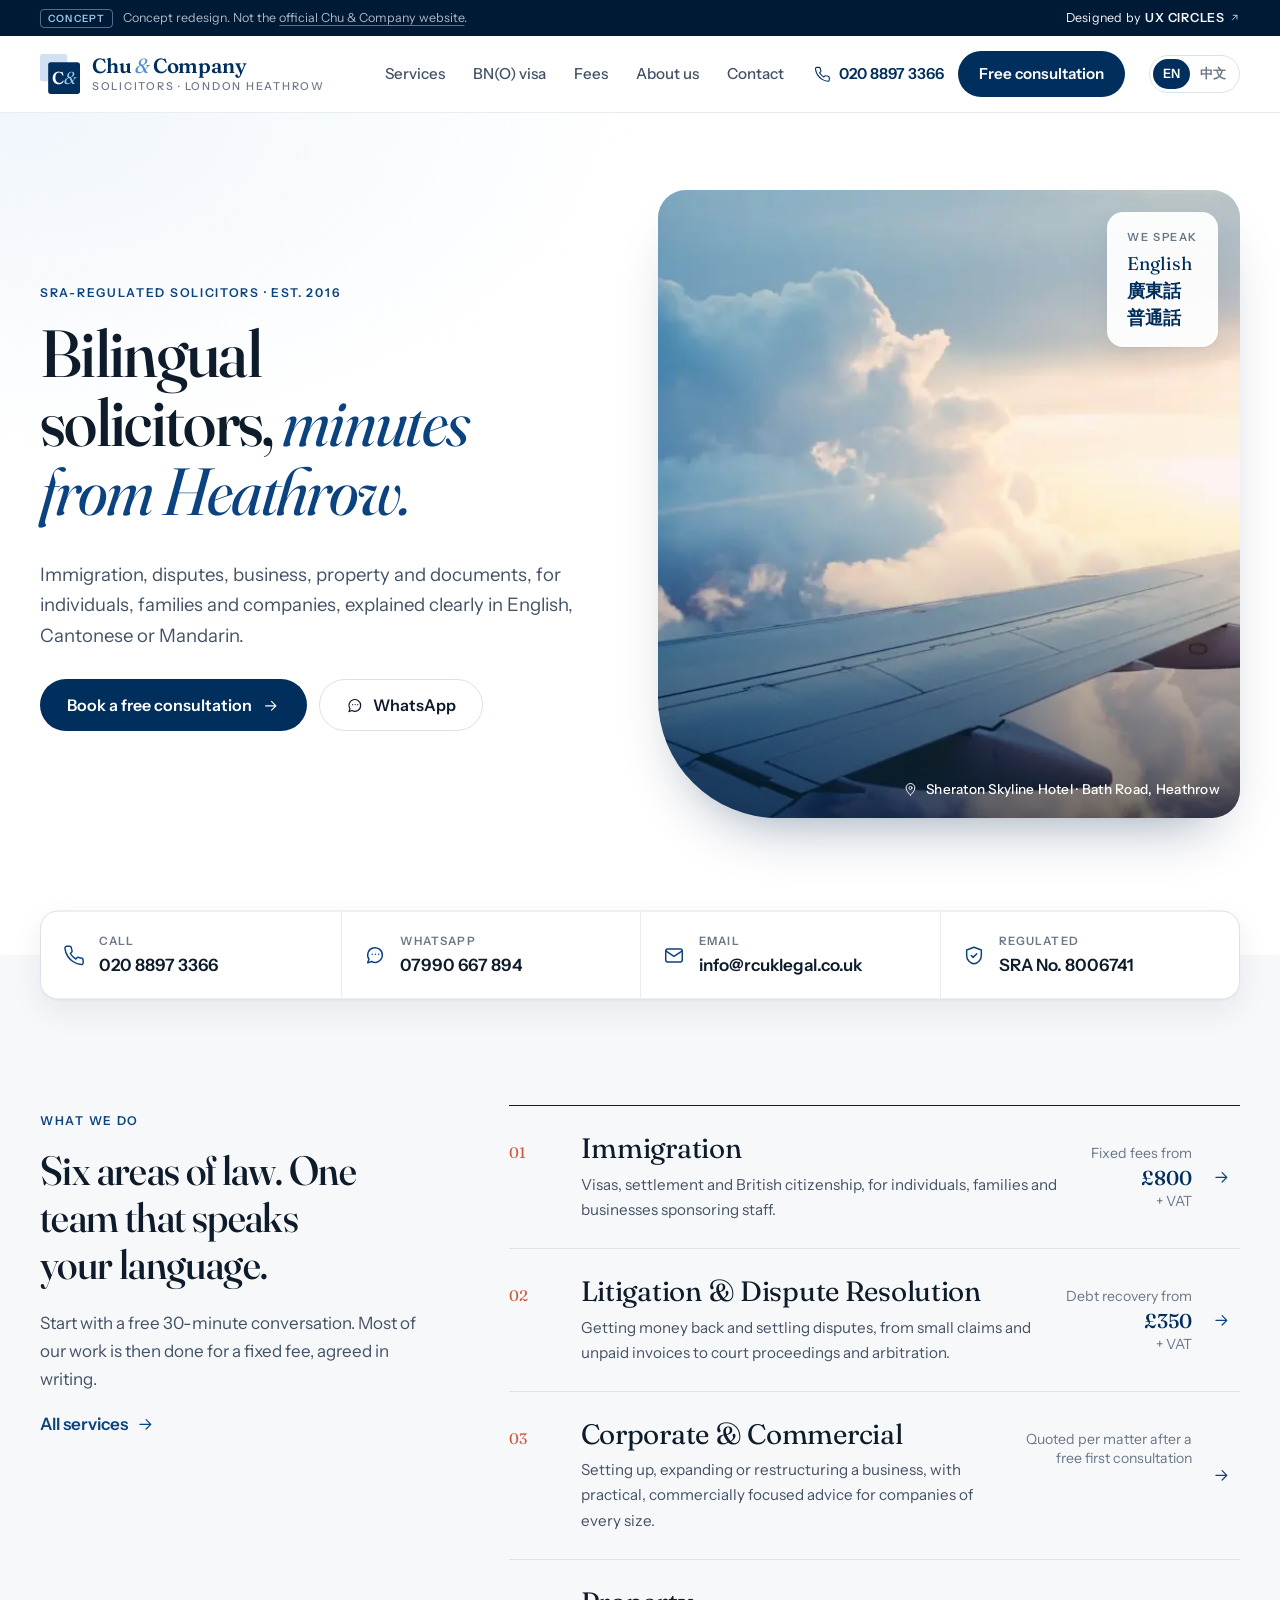
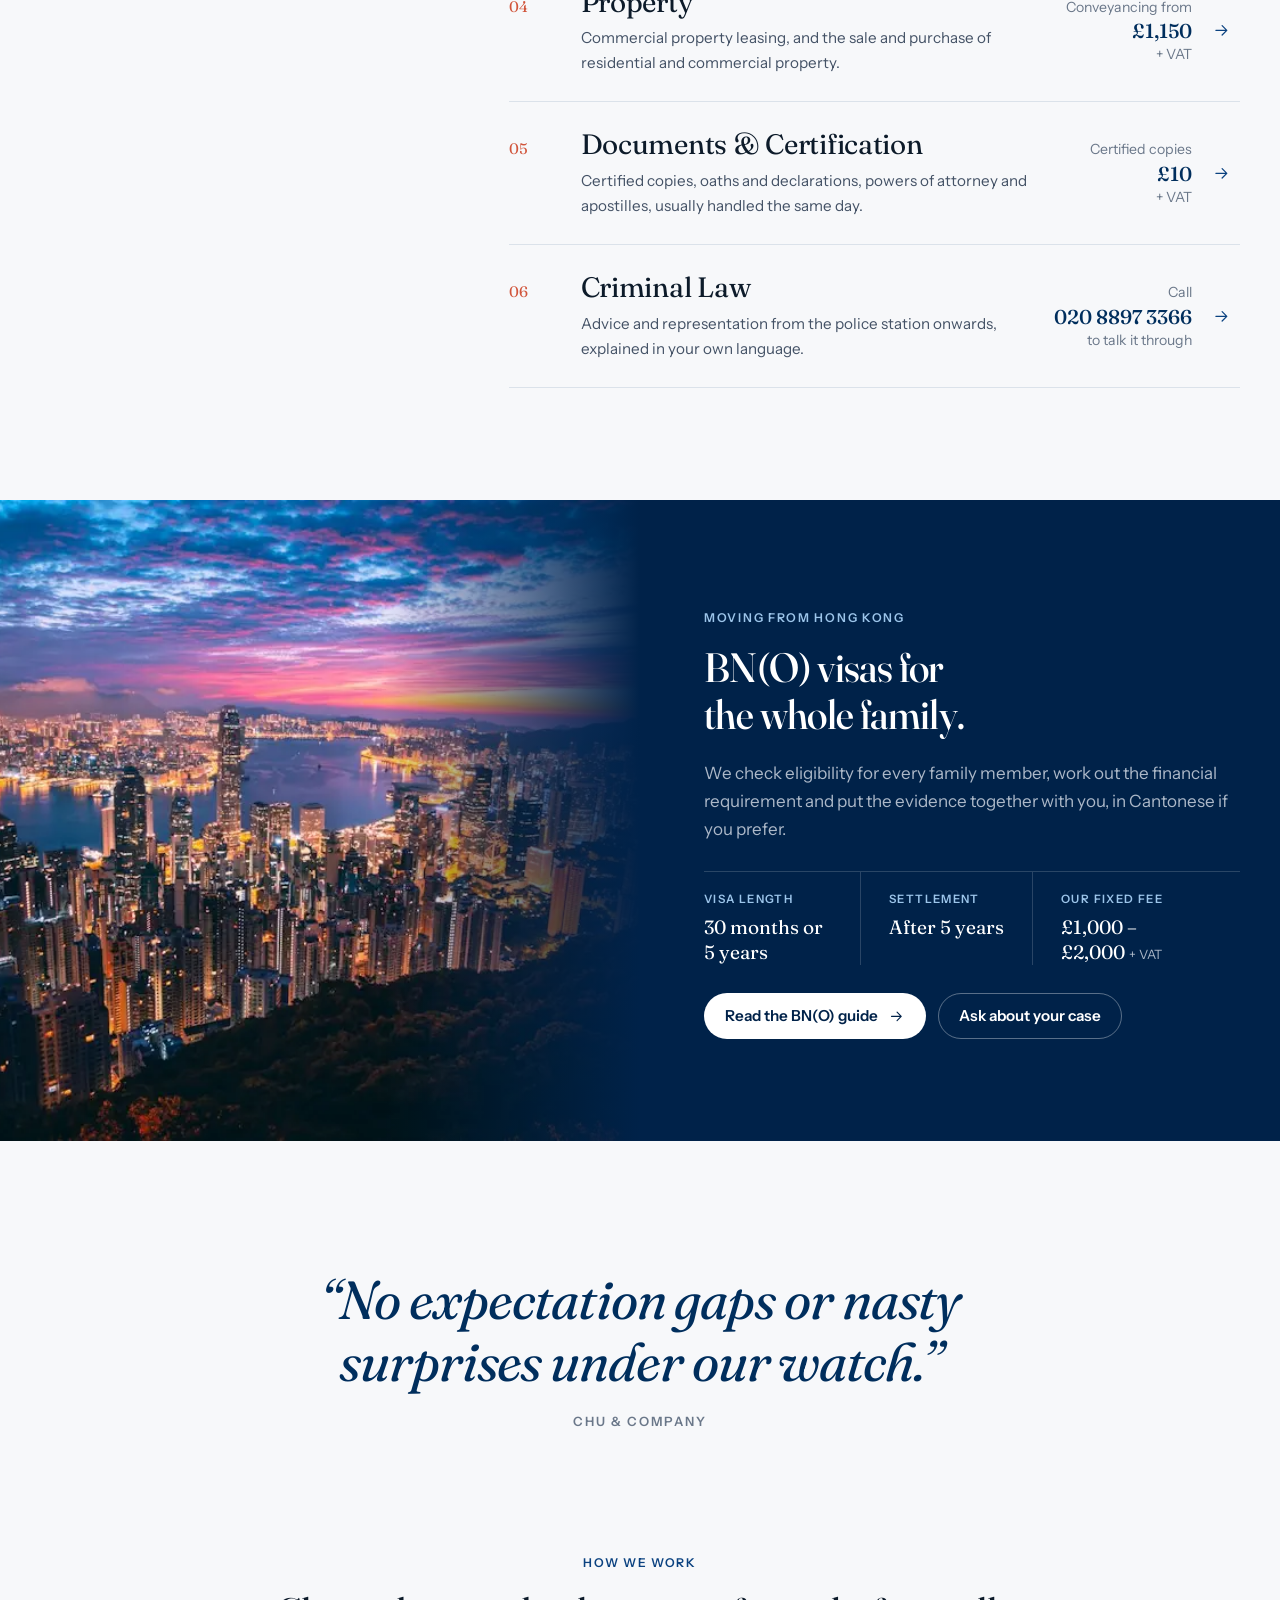
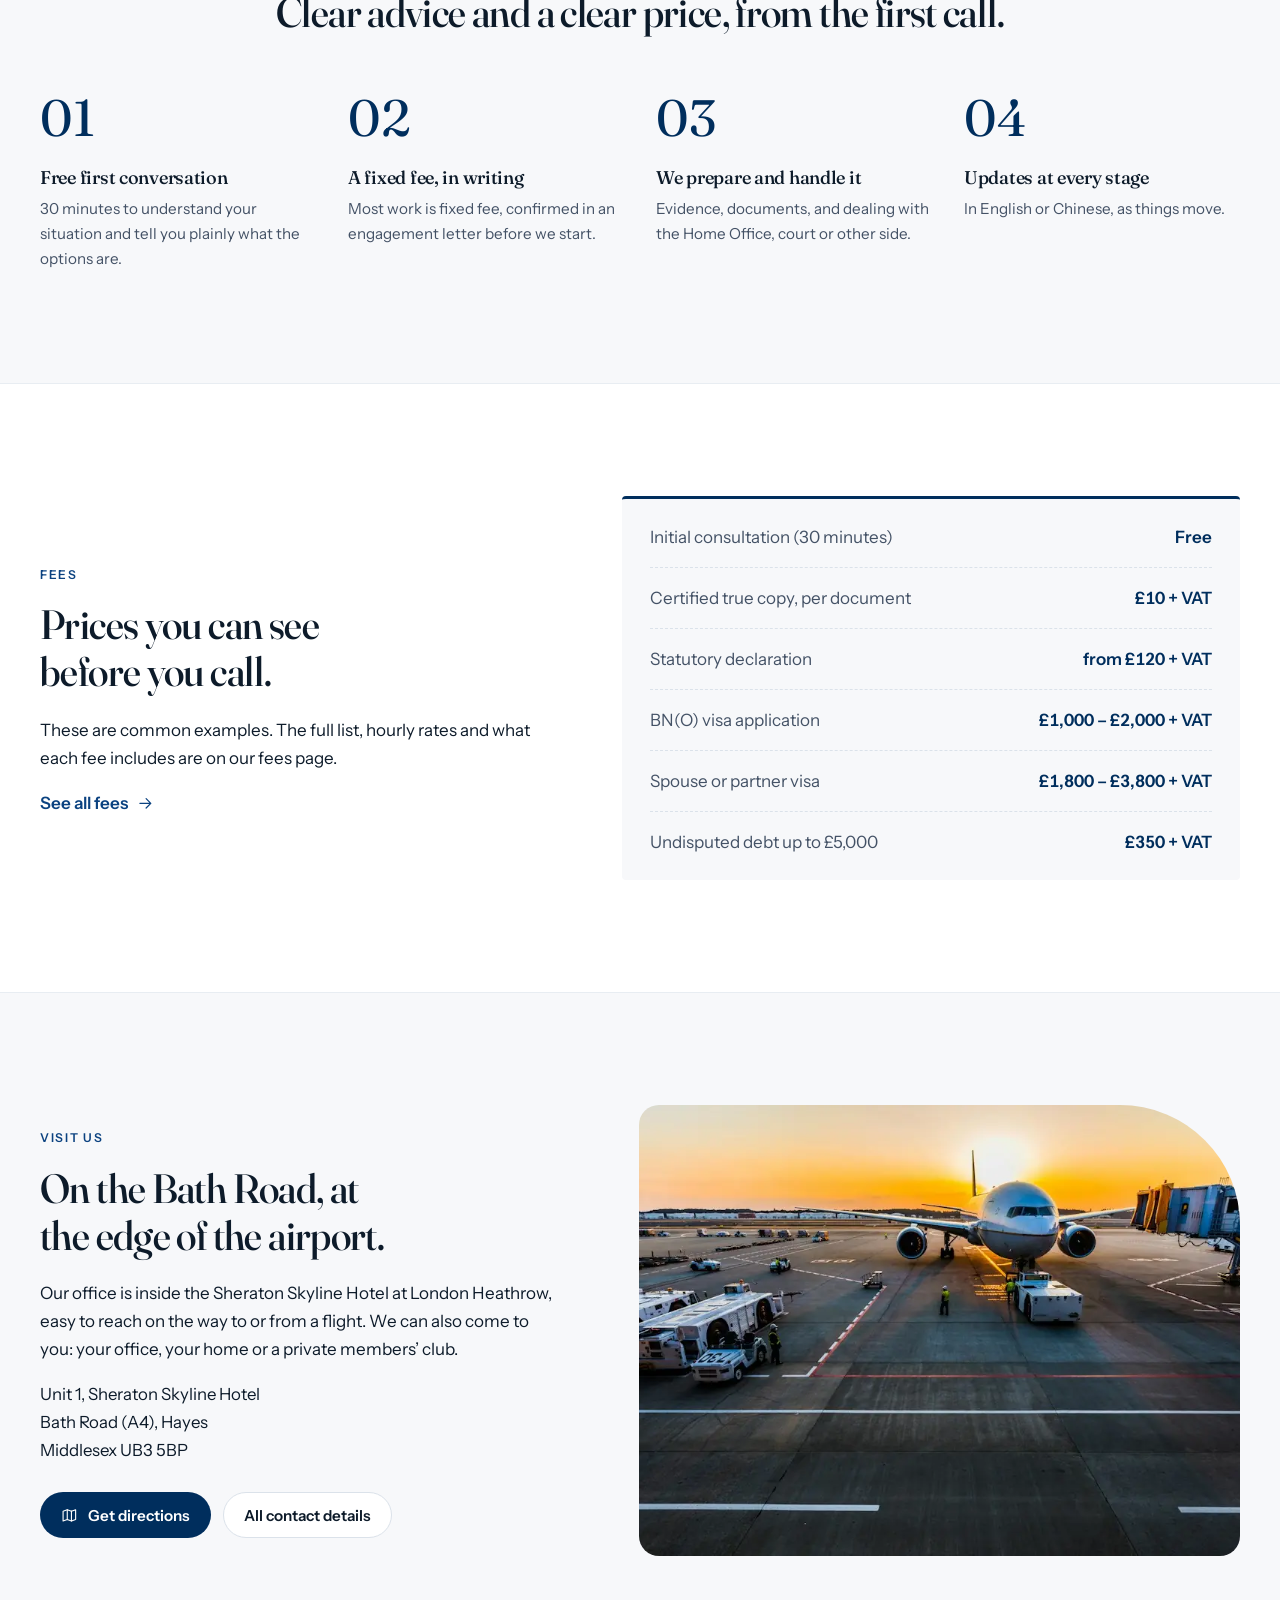
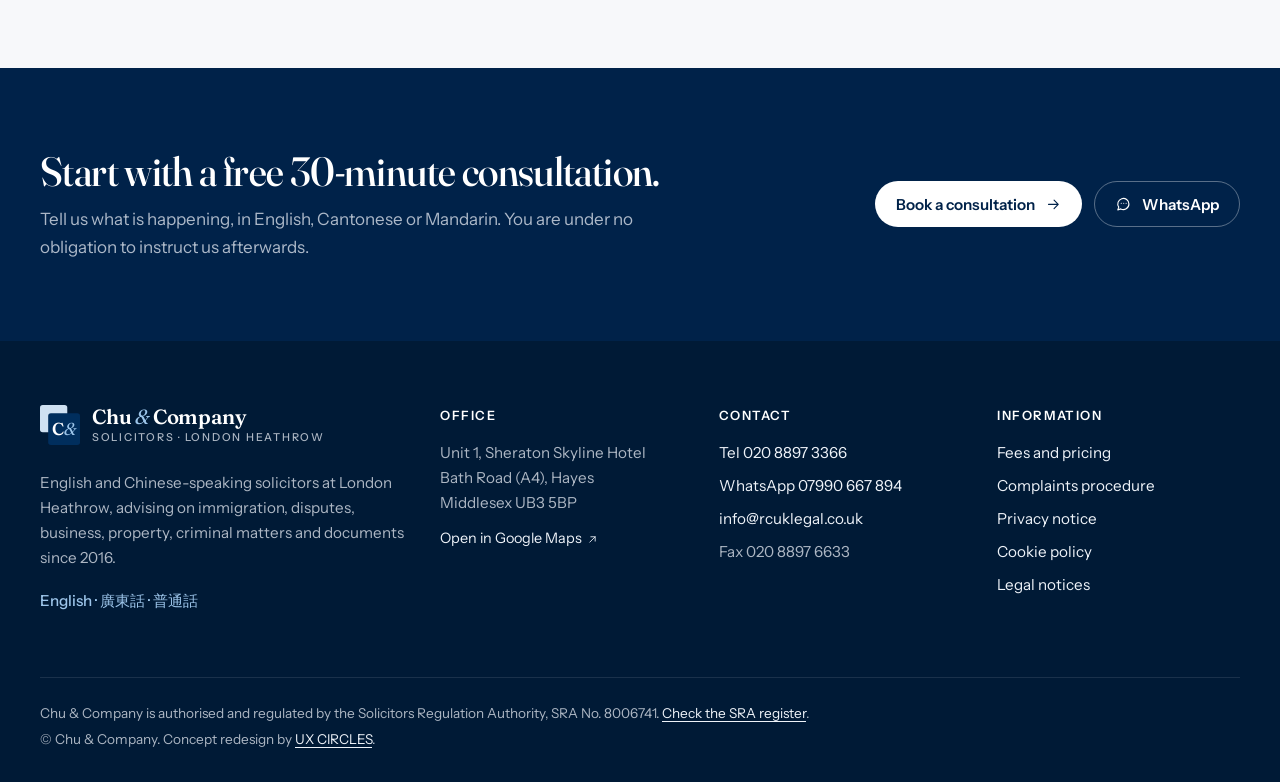
==== commit 575b5b12: "Give the home page a photo-led, editorial layout The hero now pairs the headline with a photo and a " ====
--- a/index.html
+++ b/index.html
@@ -52,114 +52,112 @@
     <div class="hero-copy">
       <p class="eyebrow">SRA-regulated solicitors · Est. 2016</p>
       <h1>Bilingual solicitors, <em>minutes from Heathrow.</em></h1>
-      <p class="lede">Chu &amp; Company helps individuals, families and businesses with immigration, disputes, company matters, property and documents, and explains every step clearly in English, Cantonese or Mandarin.</p>
+      <p class="lede">Immigration, disputes, business, property and documents, for individuals, families and companies, explained clearly in English, Cantonese or Mandarin.</p>
       <div class="hero-actions">
         <a class="btn btn-primary btn-lg" href="contact.html#enquiry">Book a free consultation <svg class="ic" viewBox="0 0 24 24" fill="none" stroke="currentColor" stroke-width="1.6" stroke-linecap="round" stroke-linejoin="round" aria-hidden="true"><path d="M5 12h14M13 6l6 6-6 6"/></svg></a>
-        <a class="btn btn-ghost btn-lg" href="services.html">Our services</a>
-      </div>
-      <ul class="hero-points">
-        <li><svg class="ic" viewBox="0 0 24 24" fill="none" stroke="currentColor" stroke-width="1.6" stroke-linecap="round" stroke-linejoin="round" aria-hidden="true"><path d="m5 12.5 4.5 4.5L19 7.5"/></svg> 30-minute first consultation, free</li>
-        <li><svg class="ic" viewBox="0 0 24 24" fill="none" stroke="currentColor" stroke-width="1.6" stroke-linecap="round" stroke-linejoin="round" aria-hidden="true"><path d="m5 12.5 4.5 4.5L19 7.5"/></svg> Fixed fees for most work</li>
-        <li><svg class="ic" viewBox="0 0 24 24" fill="none" stroke="currentColor" stroke-width="1.6" stroke-linecap="round" stroke-linejoin="round" aria-hidden="true"><path d="m5 12.5 4.5 4.5L19 7.5"/></svg> We can meet at your office or home</li>
-      </ul>
-    </div>
-    <aside class="hero-card" aria-label="Contact details">
-      <p class="hero-card-h"><svg class="ic" viewBox="0 0 24 24" fill="none" stroke="currentColor" stroke-width="1.6" stroke-linecap="round" stroke-linejoin="round" aria-hidden="true"><path d="M4 5h9M8.5 3v2M6 5c.5 3 2.5 5.5 5 7M11 5c-.7 3.4-3 6.3-6 8"/><path d="m12 21 4.5-10 4.5 10M13.6 17.5h5.8"/></svg> Talk to us in <span lang="en">English</span> · <span lang="zh-Hant-HK">廣東話</span> · <span lang="zh-Hant">普通話</span></p>
-      <ul class="hero-contacts">
-        <li><a href="tel:+442088973366"><span class="ic-wrap"><svg class="ic" viewBox="0 0 24 24" fill="none" stroke="currentColor" stroke-width="1.6" stroke-linecap="round" stroke-linejoin="round" aria-hidden="true"><path d="M22 16.9v3a2 2 0 0 1-2.2 2 19.8 19.8 0 0 1-8.6-3.1 19.5 19.5 0 0 1-6-6A19.8 19.8 0 0 1 2.1 4.2 2 2 0 0 1 4.1 2h3a2 2 0 0 1 2 1.7c.1.9.4 1.8.7 2.7a2 2 0 0 1-.5 2.1L8 9.8a16 16 0 0 0 6 6l1.3-1.3a2 2 0 0 1 2.1-.4c.9.3 1.8.6 2.7.7a2 2 0 0 1 1.7 2z"/></svg></span><span><small>Telephone</small><strong>020 8897 3366</strong></span></a></li>
-        <li><a href="https://wa.me/447990667894" target="_blank" rel="noopener"><span class="ic-wrap wa"><svg class="ic" viewBox="0 0 24 24" fill="none" stroke="currentColor" stroke-width="1.6" stroke-linecap="round" stroke-linejoin="round" aria-hidden="true"><path d="M20 11.5a8 8 0 0 1-11.8 7L4 20l1.4-4A8 8 0 1 1 20 11.5z"/><path d="M9 10.5h.01M12.5 10.5h.01M16 10.5h.01"/></svg></span><span><small>WhatsApp</small><strong>07990 667 894</strong></span></a></li>
-        <li><a href="mailto:info@rcuklegal.co.uk"><span class="ic-wrap"><svg class="ic" viewBox="0 0 24 24" fill="none" stroke="currentColor" stroke-width="1.6" stroke-linecap="round" stroke-linejoin="round" aria-hidden="true"><rect x="3" y="5" width="18" height="14" rx="2"/><path d="m3 7 9 6 9-6"/></svg></span><span><small>Email</small><strong>info@rcuklegal.co.uk</strong></span></a></li>
-        <li><a href="https://www.google.com/maps/search/?api=1&query=Sheraton+Skyline+Hotel+Bath+Road+Hayes+UB3+5BP" target="_blank" rel="noopener"><span class="ic-wrap"><svg class="ic" viewBox="0 0 24 24" fill="none" stroke="currentColor" stroke-width="1.6" stroke-linecap="round" stroke-linejoin="round" aria-hidden="true"><path d="M12 21s-7-6.2-7-11.5A7 7 0 0 1 19 9.5C19 14.8 12 21 12 21z"/><circle cx="12" cy="9.5" r="2.5"/></svg></span><span><small>Office</small><strong>Sheraton Skyline Hotel, Heathrow</strong></span></a></li>
-      </ul>
-      <p class="hero-card-foot"><svg class="ic" viewBox="0 0 24 24" fill="none" stroke="currentColor" stroke-width="1.6" stroke-linecap="round" stroke-linejoin="round" aria-hidden="true"><path d="M12 3 4 6v6c0 4.5 3.4 8.3 8 9 4.6-.7 8-4.5 8-9V6z"/><path d="m9 12 2 2 4-4"/></svg> SRA-regulated · SRA No. 8006741</p>
-    </aside>
+        <a class="btn btn-ghost btn-lg" href="https://wa.me/447990667894" target="_blank" rel="noopener"><svg class="ic" viewBox="0 0 24 24" fill="none" stroke="currentColor" stroke-width="1.6" stroke-linecap="round" stroke-linejoin="round" aria-hidden="true"><path d="M20 11.5a8 8 0 0 1-11.8 7L4 20l1.4-4A8 8 0 1 1 20 11.5z"/><path d="M9 10.5h.01M12.5 10.5h.01M16 10.5h.01"/></svg> WhatsApp</a>
+      </div>
+    </div>
+    <figure class="hero-media">
+      <img class="" src="assets/img/hero-wing-1600.webp" srcset="assets/img/hero-wing-900.webp 900w, assets/img/hero-wing-1600.webp 1600w" sizes="(max-width: 900px) 100vw, 46vw" alt="View from an aircraft window above the clouds at sunrise" fetchpriority="high" decoding="async">
+      <div class="hero-langs" aria-label="Languages we speak">
+        <small>We speak</small>
+        <span lang="en">English</span><span lang="zh-Hant-HK">廣東話</span><span lang="zh-Hant">普通話</span>
+      </div>
+      <figcaption><svg class="ic" viewBox="0 0 24 24" fill="none" stroke="currentColor" stroke-width="1.6" stroke-linecap="round" stroke-linejoin="round" aria-hidden="true"><path d="M12 21s-7-6.2-7-11.5A7 7 0 0 1 19 9.5C19 14.8 12 21 12 21z"/><circle cx="12" cy="9.5" r="2.5"/></svg> Sheraton Skyline Hotel · Bath Road, Heathrow</figcaption>
+    </figure>
+  </div>
+  <div class="container">
+    <ul class="hero-strip">
+      <li><a href="tel:+442088973366"><svg class="ic" viewBox="0 0 24 24" fill="none" stroke="currentColor" stroke-width="1.6" stroke-linecap="round" stroke-linejoin="round" aria-hidden="true"><path d="M22 16.9v3a2 2 0 0 1-2.2 2 19.8 19.8 0 0 1-8.6-3.1 19.5 19.5 0 0 1-6-6A19.8 19.8 0 0 1 2.1 4.2 2 2 0 0 1 4.1 2h3a2 2 0 0 1 2 1.7c.1.9.4 1.8.7 2.7a2 2 0 0 1-.5 2.1L8 9.8a16 16 0 0 0 6 6l1.3-1.3a2 2 0 0 1 2.1-.4c.9.3 1.8.6 2.7.7a2 2 0 0 1 1.7 2z"/></svg><span><small>Call</small>020 8897 3366</span></a></li>
+      <li><a href="https://wa.me/447990667894" target="_blank" rel="noopener"><svg class="ic" viewBox="0 0 24 24" fill="none" stroke="currentColor" stroke-width="1.6" stroke-linecap="round" stroke-linejoin="round" aria-hidden="true"><path d="M20 11.5a8 8 0 0 1-11.8 7L4 20l1.4-4A8 8 0 1 1 20 11.5z"/><path d="M9 10.5h.01M12.5 10.5h.01M16 10.5h.01"/></svg><span><small>WhatsApp</small>07990 667 894</span></a></li>
+      <li><a href="mailto:info@rcuklegal.co.uk"><svg class="ic" viewBox="0 0 24 24" fill="none" stroke="currentColor" stroke-width="1.6" stroke-linecap="round" stroke-linejoin="round" aria-hidden="true"><rect x="3" y="5" width="18" height="14" rx="2"/><path d="m3 7 9 6 9-6"/></svg><span><small>Email</small>info@rcuklegal.co.uk</span></a></li>
+      <li><span class="strip-static"><svg class="ic" viewBox="0 0 24 24" fill="none" stroke="currentColor" stroke-width="1.6" stroke-linecap="round" stroke-linejoin="round" aria-hidden="true"><path d="M12 3 4 6v6c0 4.5 3.4 8.3 8 9 4.6-.7 8-4.5 8-9V6z"/><path d="m9 12 2 2 4-4"/></svg><span><small>Regulated</small>SRA No. 8006741</span></span></li>
+    </ul>
   </div>
 </section>
 
 <section class="section" id="services">
-  <div class="container">
-    <div class="section-head">
-      <div>
-        <p class="eyebrow">What we do</p>
-        <h2>Six areas of law, one team that speaks your language.</h2>
-      </div>
+  <div class="container services-split">
+    <div class="services-intro">
+      <p class="eyebrow">What we do</p>
+      <h2>Six areas of law. One team that speaks your language.</h2>
+      <p>Start with a free 30-minute conversation. Most of our work is then done for a fixed fee, agreed in writing.</p>
       <a class="text-link" href="services.html">All services <svg class="ic" viewBox="0 0 24 24" fill="none" stroke="currentColor" stroke-width="1.6" stroke-linecap="round" stroke-linejoin="round" aria-hidden="true"><path d="M5 12h14M13 6l6 6-6 6"/></svg></a>
     </div>
-    <div class="area-grid">
-      <a class="area reveal" href="services.html#immigration">
-        <span class="area-ic"><svg class="ic" viewBox="0 0 24 24" fill="none" stroke="currentColor" stroke-width="1.6" stroke-linecap="round" stroke-linejoin="round" aria-hidden="true"><rect x="5" y="3" width="14" height="18" rx="2"/><circle cx="12" cy="10" r="3"/><path d="M9 16.5h6"/></svg></span>
-        <h3>Immigration</h3>
-        <p>Visas, settlement and British citizenship, for individuals, families and businesses sponsoring staff.</p>
-        <span class="area-price">Fixed fees from <strong>£800</strong> + VAT</span>
-        <span class="area-more">Learn more <svg class="ic" viewBox="0 0 24 24" fill="none" stroke="currentColor" stroke-width="1.6" stroke-linecap="round" stroke-linejoin="round" aria-hidden="true"><path d="M5 12h14M13 6l6 6-6 6"/></svg></span>
-      </a>
-<a class="area reveal" href="services.html#litigation">
-        <span class="area-ic"><svg class="ic" viewBox="0 0 24 24" fill="none" stroke="currentColor" stroke-width="1.6" stroke-linecap="round" stroke-linejoin="round" aria-hidden="true"><path d="M12 4v16M7 20h10M5 7h14"/><path d="m5 7-3 6a3 3 0 0 0 6 0zM19 7l-3 6a3 3 0 0 0 6 0z"/></svg></span>
-        <h3>Litigation &amp; Dispute Resolution</h3>
-        <p>Getting money back and settling disputes, from small claims and unpaid invoices to court proceedings and arbitration.</p>
-        <span class="area-price">Debt recovery from <strong>£350</strong> + VAT</span>
-        <span class="area-more">Learn more <svg class="ic" viewBox="0 0 24 24" fill="none" stroke="currentColor" stroke-width="1.6" stroke-linecap="round" stroke-linejoin="round" aria-hidden="true"><path d="M5 12h14M13 6l6 6-6 6"/></svg></span>
-      </a>
-<a class="area reveal" href="services.html#corporate">
-        <span class="area-ic"><svg class="ic" viewBox="0 0 24 24" fill="none" stroke="currentColor" stroke-width="1.6" stroke-linecap="round" stroke-linejoin="round" aria-hidden="true"><rect x="4" y="3" width="11" height="18" rx="1"/><path d="M15 9h5v12h-5M8 7h3M8 11h3M8 15h3"/></svg></span>
-        <h3>Corporate &amp; Commercial</h3>
-        <p>Setting up, expanding or restructuring a business, with practical, commercially focused advice for companies of every size.</p>
-        <span class="area-price">Quoted per matter after a free first consultation</span>
-        <span class="area-more">Learn more <svg class="ic" viewBox="0 0 24 24" fill="none" stroke="currentColor" stroke-width="1.6" stroke-linecap="round" stroke-linejoin="round" aria-hidden="true"><path d="M5 12h14M13 6l6 6-6 6"/></svg></span>
-      </a>
-<a class="area reveal" href="services.html#property">
-        <span class="area-ic"><svg class="ic" viewBox="0 0 24 24" fill="none" stroke="currentColor" stroke-width="1.6" stroke-linecap="round" stroke-linejoin="round" aria-hidden="true"><circle cx="8" cy="15" r="4"/><path d="m11 12 9-9M17 6l2 2M15 8l2 2"/></svg></span>
-        <h3>Property</h3>
-        <p>Commercial property leasing, and the sale and purchase of residential and commercial property.</p>
-        <span class="area-price">Conveyancing from <strong>£1,150</strong> + VAT</span>
-        <span class="area-more">Learn more <svg class="ic" viewBox="0 0 24 24" fill="none" stroke="currentColor" stroke-width="1.6" stroke-linecap="round" stroke-linejoin="round" aria-hidden="true"><path d="M5 12h14M13 6l6 6-6 6"/></svg></span>
-      </a>
-<a class="area reveal" href="services.html#documents">
-        <span class="area-ic"><svg class="ic" viewBox="0 0 24 24" fill="none" stroke="currentColor" stroke-width="1.6" stroke-linecap="round" stroke-linejoin="round" aria-hidden="true"><path d="M14 3H6a1 1 0 0 0-1 1v16a1 1 0 0 0 1 1h12a1 1 0 0 0 1-1V8z"/><path d="M14 3v5h5M8.5 13h7M8.5 17h5"/></svg></span>
-        <h3>Documents &amp; Certification</h3>
-        <p>Certified copies, oaths and declarations, powers of attorney and apostilles, usually handled the same day.</p>
-        <span class="area-price">Certified copies <strong>£10</strong> + VAT</span>
-        <span class="area-more">Learn more <svg class="ic" viewBox="0 0 24 24" fill="none" stroke="currentColor" stroke-width="1.6" stroke-linecap="round" stroke-linejoin="round" aria-hidden="true"><path d="M5 12h14M13 6l6 6-6 6"/></svg></span>
-      </a>
-<a class="area reveal" href="services.html#criminal">
-        <span class="area-ic"><svg class="ic" viewBox="0 0 24 24" fill="none" stroke="currentColor" stroke-width="1.6" stroke-linecap="round" stroke-linejoin="round" aria-hidden="true"><path d="m14 4 6 6M11 7l6 6M12.5 5.5l-5 5M18.5 11.5l-5 5"/><path d="M10 13 3 20"/><path d="M13 21h8"/></svg></span>
-        <h3>Criminal Law</h3>
-        <p>Advice and representation from the police station onwards, explained in your own language.</p>
-        <span class="area-price">Call <strong>020 8897 3366</strong> to talk it through</span>
-        <span class="area-more">Learn more <svg class="ic" viewBox="0 0 24 24" fill="none" stroke="currentColor" stroke-width="1.6" stroke-linecap="round" stroke-linejoin="round" aria-hidden="true"><path d="M5 12h14M13 6l6 6-6 6"/></svg></span>
-      </a>
-    </div>
-  </div>
-</section>
-
-<section class="section bno-band on-dark">
-  <div class="container bno-grid">
-    <div class="reveal">
-      <p class="eyebrow">Moving from Hong Kong</p>
-      <h2>BN(O) visa applications for the whole family.</h2>
-      <p>The BN(O) route lets British National (Overseas) status holders and their families live, work and study in the UK, and leads to settlement after five years. We check eligibility for every family member, work out the financial requirement and put the evidence together with you.</p>
-      <div class="hero-actions">
-        <a class="btn btn-light" href="bno-visa.html">BN(O) visa guide <svg class="ic" viewBox="0 0 24 24" fill="none" stroke="currentColor" stroke-width="1.6" stroke-linecap="round" stroke-linejoin="round" aria-hidden="true"><path d="M5 12h14M13 6l6 6-6 6"/></svg></a>
-        <a class="btn btn-outline-light" href="contact.html?matter=immigration#enquiry">Ask about your case</a>
-      </div>
-    </div>
-    <dl class="facts reveal">
+    <ol class="area-rows">
+      <li class="reveal"><a href="services.html#immigration">
+          <span class="row-n">01</span>
+          <span class="row-main"><span class="row-title">Immigration</span><span class="row-sum">Visas, settlement and British citizenship, for individuals, families and businesses sponsoring staff.</span></span>
+          <span class="row-price">Fixed fees from <strong>£800</strong> + VAT</span>
+          <span class="row-go"><svg class="ic" viewBox="0 0 24 24" fill="none" stroke="currentColor" stroke-width="1.6" stroke-linecap="round" stroke-linejoin="round" aria-hidden="true"><path d="M5 12h14M13 6l6 6-6 6"/></svg></span>
+        </a></li>
+<li class="reveal"><a href="services.html#litigation">
+          <span class="row-n">02</span>
+          <span class="row-main"><span class="row-title">Litigation &amp; Dispute Resolution</span><span class="row-sum">Getting money back and settling disputes, from small claims and unpaid invoices to court proceedings and arbitration.</span></span>
+          <span class="row-price">Debt recovery from <strong>£350</strong> + VAT</span>
+          <span class="row-go"><svg class="ic" viewBox="0 0 24 24" fill="none" stroke="currentColor" stroke-width="1.6" stroke-linecap="round" stroke-linejoin="round" aria-hidden="true"><path d="M5 12h14M13 6l6 6-6 6"/></svg></span>
+        </a></li>
+<li class="reveal"><a href="services.html#corporate">
+          <span class="row-n">03</span>
+          <span class="row-main"><span class="row-title">Corporate &amp; Commercial</span><span class="row-sum">Setting up, expanding or restructuring a business, with practical, commercially focused advice for companies of every size.</span></span>
+          <span class="row-price">Quoted per matter after a free first consultation</span>
+          <span class="row-go"><svg class="ic" viewBox="0 0 24 24" fill="none" stroke="currentColor" stroke-width="1.6" stroke-linecap="round" stroke-linejoin="round" aria-hidden="true"><path d="M5 12h14M13 6l6 6-6 6"/></svg></span>
+        </a></li>
+<li class="reveal"><a href="services.html#property">
+          <span class="row-n">04</span>
+          <span class="row-main"><span class="row-title">Property</span><span class="row-sum">Commercial property leasing, and the sale and purchase of residential and commercial property.</span></span>
+          <span class="row-price">Conveyancing from <strong>£1,150</strong> + VAT</span>
+          <span class="row-go"><svg class="ic" viewBox="0 0 24 24" fill="none" stroke="currentColor" stroke-width="1.6" stroke-linecap="round" stroke-linejoin="round" aria-hidden="true"><path d="M5 12h14M13 6l6 6-6 6"/></svg></span>
+        </a></li>
+<li class="reveal"><a href="services.html#documents">
+          <span class="row-n">05</span>
+          <span class="row-main"><span class="row-title">Documents &amp; Certification</span><span class="row-sum">Certified copies, oaths and declarations, powers of attorney and apostilles, usually handled the same day.</span></span>
+          <span class="row-price">Certified copies <strong>£10</strong> + VAT</span>
+          <span class="row-go"><svg class="ic" viewBox="0 0 24 24" fill="none" stroke="currentColor" stroke-width="1.6" stroke-linecap="round" stroke-linejoin="round" aria-hidden="true"><path d="M5 12h14M13 6l6 6-6 6"/></svg></span>
+        </a></li>
+<li class="reveal"><a href="services.html#criminal">
+          <span class="row-n">06</span>
+          <span class="row-main"><span class="row-title">Criminal Law</span><span class="row-sum">Advice and representation from the police station onwards, explained in your own language.</span></span>
+          <span class="row-price">Call <strong>020 8897 3366</strong> to talk it through</span>
+          <span class="row-go"><svg class="ic" viewBox="0 0 24 24" fill="none" stroke="currentColor" stroke-width="1.6" stroke-linecap="round" stroke-linejoin="round" aria-hidden="true"><path d="M5 12h14M13 6l6 6-6 6"/></svg></span>
+        </a></li>
+    </ol>
+  </div>
+</section>
+
+<section class="bno-band on-dark">
+  <div class="bno-photo"><img class="" src="assets/img/hong-kong-1600.webp" srcset="assets/img/hong-kong-900.webp 900w, assets/img/hong-kong-1600.webp 1600w" sizes="(max-width: 900px) 100vw, 50vw" alt="Hong Kong harbour and skyline at dusk, seen from the Peak" loading="lazy" decoding="async"></div>
+  <div class="bno-copy">
+    <p class="eyebrow">Moving from Hong Kong</p>
+    <h2>BN(O) visas for the whole family.</h2>
+    <p>We check eligibility for every family member, work out the financial requirement and put the evidence together with you, in Cantonese if you prefer.</p>
+    <dl class="facts">
       <div><dt>Visa length</dt><dd>30 months or 5 years</dd></div>
-      <div><dt>Settlement</dt><dd>After 5 years in the UK</dd></div>
-      <div><dt>Who can come</dt><dd>Partner, children, born-after-1997 adult children, dependent relatives</dd></div>
+      <div><dt>Settlement</dt><dd>After 5 years</dd></div>
       <div><dt>Our fixed fee</dt><dd>£1,000 – £2,000 <small>+ VAT</small></dd></div>
     </dl>
-  </div>
-</section>
-
-<section class="section">
-  <div class="container how-grid">
-    <div>
+    <div class="hero-actions">
+      <a class="btn btn-light" href="bno-visa.html">Read the BN(O) guide <svg class="ic" viewBox="0 0 24 24" fill="none" stroke="currentColor" stroke-width="1.6" stroke-linecap="round" stroke-linejoin="round" aria-hidden="true"><path d="M5 12h14M13 6l6 6-6 6"/></svg></a>
+      <a class="btn btn-outline-light" href="contact.html?matter=immigration#enquiry">Ask about your case</a>
+    </div>
+  </div>
+</section>
+
+<section class="statement">
+  <div class="container">
+    <p class="statement-q reveal">“No expectation gaps or nasty surprises under our watch.”</p>
+    <p class="statement-by">Chu &amp; Company</p>
+  </div>
+</section>
+
+<section class="section how">
+  <div class="container">
+    <div class="how-head">
       <p class="eyebrow">How we work</p>
-      <h2>Clear advice, a clear price, no nasty surprises.</h2>
-      <p class="lede">Every case is handled with care, because a small detail can make a critical difference. We listen first, then give you a strategy that is in your best interests.</p>
-    </div>
-    <ol class="steps"><li class="reveal"><span class="step-n">1</span><h3>Free first conversation</h3><p>30 minutes to understand your situation and tell you plainly what the options are.</p></li><li class="reveal"><span class="step-n">2</span><h3>A fixed fee, in writing</h3><p>Most of our work is fixed fee. We confirm the price and what it covers in an engagement letter before we start.</p></li><li class="reveal"><span class="step-n">3</span><h3>We prepare and handle it</h3><p>We gather the evidence, prepare the documents and deal with the Home Office, court or other side for you.</p></li><li class="reveal"><span class="step-n">4</span><h3>Updates at every stage</h3><p>You hear from us in English or Chinese as things move, so there are no surprises.</p></li></ol>
+      <h2>Clear advice and a clear price, from the first call.</h2>
+    </div>
+    <ol class="timeline"><li class="reveal"><span class="tl-n">01</span><h3>Free first conversation</h3><p>30 minutes to understand your situation and tell you plainly what the options are.</p></li><li class="reveal"><span class="tl-n">02</span><h3>A fixed fee, in writing</h3><p>Most work is fixed fee, confirmed in an engagement letter before we start.</p></li><li class="reveal"><span class="tl-n">03</span><h3>We prepare and handle it</h3><p>Evidence, documents, and dealing with the Home Office, court or other side.</p></li><li class="reveal"><span class="tl-n">04</span><h3>Updates at every stage</h3><p>In English or Chinese, as things move.</p></li></ol>
   </div>
 </section>
 
@@ -168,48 +166,26 @@
     <div>
       <p class="eyebrow">Fees</p>
       <h2>Prices you can see before you call.</h2>
-      <p>Most of our services are fixed fee. These are common examples; the full list, hourly rates and what each fee includes are on our fees page.</p>
+      <p>These are common examples. The full list, hourly rates and what each fee includes are on our fees page.</p>
       <a class="text-link" href="fees.html">See all fees <svg class="ic" viewBox="0 0 24 24" fill="none" stroke="currentColor" stroke-width="1.6" stroke-linecap="round" stroke-linejoin="round" aria-hidden="true"><path d="M5 12h14M13 6l6 6-6 6"/></svg></a>
     </div>
     <ul class="glance reveal"><li><span>Initial consultation (30 minutes)</span><strong>Free</strong></li><li><span>Certified true copy, per document</span><strong>£10 + VAT</strong></li><li><span>Statutory declaration</span><strong>from £120 + VAT</strong></li><li><span>BN(O) visa application</span><strong>£1,000 – £2,000 + VAT</strong></li><li><span>Spouse or partner visa</span><strong>£1,800 – £3,800 + VAT</strong></li><li><span>Undisputed debt up to £5,000</span><strong>£350 + VAT</strong></li></ul>
   </div>
 </section>
 
-<section class="section">
+<section class="visit">
   <div class="container visit-grid">
-    <div class="visit-art reveal" aria-hidden="true"><svg viewBox="0 0 560 420" role="img">
-  <rect width="560" height="420" rx="18" fill="#e7eff7"/>
-  <path d="M0 300 L560 250" stroke="#ffffff" stroke-width="30"/>
-  <path d="M0 300 L560 250" stroke="#c9d9ea" stroke-width="2" stroke-dasharray="12 10"/>
-  <text x="440" y="236" font-family="Instrument Sans, sans-serif" font-size="12" font-weight="600" letter-spacing=".12em" fill="#5d7088" transform="rotate(-5 440 236)">BATH ROAD · A4</text>
-  <g fill="#d6e4f1"><rect x="40" y="40" width="130" height="90" rx="6"/><rect x="390" y="40" width="130" height="120" rx="6"/><rect x="60" y="330" width="170" height="60" rx="6"/><rect x="320" y="320" width="200" height="70" rx="6"/></g>
-  <g transform="translate(205 120)">
-    <rect width="150" height="150" rx="6" fill="#002e5d"/>
-    <g fill="#9cc5ea" opacity=".75">
-      <rect x="18" y="20" width="22" height="14" rx="2"/><rect x="50" y="20" width="22" height="14" rx="2"/><rect x="82" y="20" width="22" height="14" rx="2"/><rect x="114" y="20" width="18" height="14" rx="2"/>
-      <rect x="18" y="46" width="22" height="14" rx="2"/><rect x="50" y="46" width="22" height="14" rx="2"/><rect x="82" y="46" width="22" height="14" rx="2"/><rect x="114" y="46" width="18" height="14" rx="2"/>
-      <rect x="18" y="72" width="22" height="14" rx="2"/><rect x="50" y="72" width="22" height="14" rx="2"/><rect x="82" y="72" width="22" height="14" rx="2"/><rect x="114" y="72" width="18" height="14" rx="2"/>
-    </g>
-    <rect x="56" y="104" width="38" height="46" rx="3" fill="#cfe1f2"/>
-  </g>
-  <g transform="translate(280 96)">
-    <path d="M0 22s-17-15-17-28a17 17 0 0 1 34 0C17 7 0 22 0 22z" fill="#d1553b"/>
-    <circle cy="-6" r="6.5" fill="#fff"/>
-  </g>
-  <g transform="translate(470 330) rotate(-35)" fill="#002e5d" opacity=".9">
-    <path d="M40 9 24 0V-14a3 3 0 0 0-6 0V0L2 9v5l16-5v9l-5 3v3l8-2 8 2v-3l-5-3v-9l16 5z" transform="scale(1.4)"/>
-  </g>
-</svg></div>
-    <div>
+    <div class="visit-copy">
       <p class="eyebrow">Visit us</p>
-      <h2>At the Sheraton Skyline, on the Bath Road.</h2>
-      <p>Our office is inside the Sheraton Skyline Hotel at London Heathrow, which makes it easy to see us on the way to or from a flight. If it suits you better, we can also come to you: your office, your home or a private members’ club.</p>
+      <h2>On the Bath Road, at the edge of the airport.</h2>
+      <p>Our office is inside the Sheraton Skyline Hotel at London Heathrow, easy to reach on the way to or from a flight. We can also come to you: your office, your home or a private members’ club.</p>
       <address class="visit-address">Unit 1, Sheraton Skyline Hotel<br>Bath Road (A4), Hayes<br>Middlesex UB3 5BP</address>
       <div class="hero-actions">
         <a class="btn btn-primary" href="https://www.google.com/maps/search/?api=1&query=Sheraton+Skyline+Hotel+Bath+Road+Hayes+UB3+5BP" target="_blank" rel="noopener"><svg class="ic" viewBox="0 0 24 24" fill="none" stroke="currentColor" stroke-width="1.6" stroke-linecap="round" stroke-linejoin="round" aria-hidden="true"><path d="M9 4 3 6v14l6-2 6 2 6-2V4l-6 2z"/><path d="M9 4v14M15 6v14"/></svg> Get directions</a>
         <a class="btn btn-ghost" href="contact.html">All contact details</a>
       </div>
     </div>
+    <div class="visit-photo reveal"><img class="" src="assets/img/terminal-1600.webp" srcset="assets/img/terminal-900.webp 900w, assets/img/terminal-1600.webp 1600w" sizes="(max-width: 900px) 100vw, 50vw" alt="An aircraft parked at an airport terminal" loading="lazy" decoding="async"></div>
   </div>
 </section>
 <section class="cta-band">
--- a/assets/css/style.css
+++ b/assets/css/style.css
@@ -63,7 +63,6 @@
 .ic { width: 1.1em; height: 1.1em; flex: none; }
 
 .eyebrow { display: inline-flex; align-items: center; gap: 10px; font-size: .76rem; font-weight: 600; letter-spacing: .14em; text-transform: uppercase; color: var(--navy-700); margin: 0 0 16px; }
-.eyebrow::before { content: ""; width: 18px; height: 2px; background: var(--seal); border-radius: 2px; }
 body.lang-zh .eyebrow { letter-spacing: .08em; font-size: .82rem; }
 .on-dark .eyebrow { color: var(--sky-300); }
 .lede { font-size: 1.16rem; color: var(--ink-soft); max-width: 38em; }
@@ -152,85 +151,143 @@
 @media (max-width: 700px) { .section-head { flex-direction: column; align-items: flex-start; } }
 
 /* ---------- Hero ---------- */
-.hero { padding: clamp(48px, 7vw, 96px) 0 clamp(56px, 8vw, 104px); background:
-  radial-gradient(1000px 500px at 100% 0%, var(--sky-100), transparent 60%),
-  linear-gradient(180deg, var(--white), var(--paper)); border-bottom: 1px solid var(--line-soft); }
-.hero-grid { display: grid; grid-template-columns: 1.25fr .9fr; gap: clamp(32px, 5vw, 72px); align-items: center; }
-.hero-copy h1 { max-width: 12em; }
+.hero { padding: clamp(40px, 6vw, 80px) 0 0; background: radial-gradient(900px 480px at 0% 0%, var(--sky-50), transparent 70%), var(--white); }
+.hero-grid { display: grid; grid-template-columns: minmax(0, 1fr) minmax(0, 1.05fr); gap: clamp(32px, 5vw, 72px); align-items: center; }
+.hero-copy h1 { max-width: 11em; }
+.hero-copy .lede { max-width: 30em; }
 .hero-actions { display: flex; flex-wrap: wrap; gap: 12px; margin: 28px 0 0; }
-.hero-points { list-style: none; padding: 0; margin: 32px 0 0; display: flex; flex-wrap: wrap; gap: 10px 22px; color: var(--ink-soft); font-size: .95rem; }
-.hero-points li { display: inline-flex; align-items: center; gap: 8px; }
-.hero-points .ic { color: var(--wa); }
-.hero-card { background: var(--white); border: 1px solid var(--line); border-radius: 20px; box-shadow: var(--shadow); padding: 26px; position: relative; overflow: hidden; }
-.hero-card::before { content: ""; position: absolute; top: 0; right: 0; width: 64px; height: 64px; background: var(--sky-100); border-bottom-left-radius: 20px; z-index: 0; }
-.hero-card > * { position: relative; }
-.hero-card-h { display: flex; align-items: center; gap: 8px; flex-wrap: wrap; font-weight: 600; color: var(--navy-800); margin: 0 0 18px; font-size: .95rem; }
-.hero-contacts { list-style: none; padding: 0; margin: 0; display: grid; gap: 8px; }
-.hero-contacts a { display: flex; align-items: center; gap: 14px; padding: 12px; border-radius: 12px; text-decoration: none; color: var(--ink); border: 1px solid var(--line-soft); transition: border-color .2s, background .2s; }
-.hero-contacts a:hover { border-color: var(--sky-300); background: var(--sky-50); }
-.hero-contacts small { display: block; font-size: .75rem; color: var(--ink-mute); text-transform: uppercase; letter-spacing: .08em; }
-.hero-contacts strong { display: block; font-weight: 600; font-size: 1rem; overflow-wrap: anywhere; }
-.ic-wrap { width: 42px; height: 42px; border-radius: 12px; background: var(--sky-100); color: var(--navy-800); display: inline-flex; align-items: center; justify-content: center; flex: none; }
-.ic-wrap.wa { background: #e3f5ea; color: var(--wa); }
-.hero-card-foot { display: flex; align-items: center; gap: 8px; margin: 18px 0 0; font-size: .85rem; color: var(--ink-mute); }
-@media (max-width: 900px) { .hero-grid { grid-template-columns: 1fr; } }
-
-/* ---------- Service tiles ---------- */
-.area-grid { display: grid; grid-template-columns: repeat(3, 1fr); gap: 18px; }
-.area { display: flex; flex-direction: column; background: var(--white); border: 1px solid var(--line); border-radius: var(--radius); padding: 26px; text-decoration: none; color: var(--ink); transition: border-color .2s, box-shadow .2s, transform .2s; }
-.area:hover { border-color: var(--sky-300); box-shadow: var(--shadow); transform: translateY(-2px); color: var(--ink); }
-.area h3 { margin: 18px 0 8px; }
-.area p { color: var(--ink-soft); font-size: .97rem; flex: 1; }
-.area-ic { width: 48px; height: 48px; border-radius: 12px; background: var(--sky-100); color: var(--navy-800); display: inline-flex; align-items: center; justify-content: center; }
-.area-ic .ic { width: 24px; height: 24px; }
-.area-price { font-size: .92rem; color: var(--ink-soft); padding-top: 14px; border-top: 1px solid var(--line-soft); }
-.area-price strong { color: var(--navy-800); }
-.area-more { display: inline-flex; align-items: center; gap: 8px; margin-top: 12px; font-weight: 600; color: var(--navy-700); font-size: .95rem; }
-.area:hover .area-more .ic { transform: translateX(3px); }
-.area-more .ic { transition: transform .2s; }
-@media (max-width: 980px) { .area-grid { grid-template-columns: repeat(2, 1fr); } }
-@media (max-width: 620px) { .area-grid { grid-template-columns: 1fr; } }
+.hero-media { position: relative; margin: 0; aspect-ratio: 5 / 5.4; border-radius: 28px 28px 28px 120px; overflow: hidden; background: var(--sky-100); box-shadow: 0 30px 60px -30px rgba(0, 34, 73, .45); }
+.hero-media img { width: 100%; height: 100%; object-fit: cover; object-position: 30% 50%; }
+.hero-media::after { content: ""; position: absolute; inset: 0; background: linear-gradient(180deg, rgba(0, 26, 54, 0) 55%, rgba(0, 26, 54, .55)); pointer-events: none; }
+.hero-media figcaption { position: absolute; right: 20px; bottom: 18px; z-index: 1; display: inline-flex; align-items: center; gap: 8px; color: #fff; font-size: .85rem; font-weight: 500; letter-spacing: .02em; }
+.hero-langs { position: absolute; z-index: 1; top: 22px; right: 22px; display: grid; gap: 2px; padding: 16px 20px; background: rgba(255, 255, 255, .94); backdrop-filter: blur(8px); border-radius: 16px; box-shadow: var(--shadow); }
+.hero-langs small { font-size: .7rem; letter-spacing: .14em; text-transform: uppercase; color: var(--ink-mute); font-weight: 600; margin-bottom: 4px; }
+.hero-langs span { font-family: var(--serif); font-size: 1.15rem; color: var(--navy-800); line-height: 1.35; }
+.hero-langs span[lang^="zh"] { font-family: "Noto Serif TC", "Songti TC", serif; font-weight: 600; }
+.hero-strip { list-style: none; margin: clamp(32px, 4vw, 48px) 0 0; padding: 0; display: grid; grid-template-columns: repeat(4, 1fr); background: var(--white); border: 1px solid var(--line); border-radius: 18px; overflow: hidden; position: relative; transform: translateY(50%); box-shadow: var(--shadow); }
+.hero-strip li + li { border-left: 1px solid var(--line-soft); }
+.hero-strip a, .strip-static { display: flex; align-items: center; gap: 14px; padding: 20px 22px; text-decoration: none; color: var(--ink); font-weight: 600; height: 100%; overflow-wrap: anywhere; }
+.hero-strip a:hover { background: var(--sky-50); color: var(--navy-800); }
+.hero-strip .ic { width: 22px; height: 22px; color: var(--navy-700); }
+.hero-strip small { display: block; font-size: .72rem; letter-spacing: .1em; text-transform: uppercase; color: var(--ink-mute); font-weight: 600; }
+.hero + .section { padding-top: clamp(110px, 12vw, 150px); }
+@media (max-width: 900px) {
+  .hero { background: var(--white); }
+  .hero-grid { grid-template-columns: 1fr; }
+  .hero-media { aspect-ratio: 4 / 3; border-radius: 20px 20px 20px 64px; }
+  .hero-strip { grid-template-columns: 1fr 1fr; transform: none; margin-bottom: 48px; }
+  .hero-strip li:nth-child(3) { border-left: 0; }
+  .hero-strip li:nth-child(n+3) { border-top: 1px solid var(--line-soft); }
+  .hero + .section { padding-top: clamp(56px, 9vw, 96px); }
+}
+@media (max-width: 520px) {
+  .hero-strip { grid-template-columns: 1fr; }
+  .hero-strip li + li { border-left: 0; border-top: 1px solid var(--line-soft); }
+  .hero-langs { top: 14px; right: 14px; padding: 12px 14px; }
+  .hero-langs span { font-size: 1rem; }
+}
+
+/* ---------- Services: editorial rows ---------- */
+.services-split { display: grid; grid-template-columns: minmax(0, .75fr) minmax(0, 1.4fr); gap: clamp(32px, 6vw, 88px); align-items: start; }
+.services-intro { position: sticky; top: calc(var(--header-h) + 32px); }
+.services-intro p:not(.eyebrow) { color: var(--ink-soft); }
+.area-rows { list-style: none; margin: 0; padding: 0; border-top: 1px solid var(--ink); }
+.area-rows a { display: grid; grid-template-columns: 52px minmax(0, 1fr) auto 28px; gap: 4px 20px; align-items: baseline; padding: 26px 0; border-bottom: 1px solid var(--line); text-decoration: none; color: var(--ink); transition: padding .25s, background .25s; }
+.area-rows a:hover { background: linear-gradient(90deg, var(--sky-50), transparent); padding-left: 14px; }
+.row-n { font-family: var(--serif); font-size: .95rem; color: var(--seal); font-variant-numeric: tabular-nums; }
+.row-title { display: block; font-family: var(--serif); font-size: clamp(1.35rem, 2.2vw, 1.75rem); line-height: 1.2; letter-spacing: -.01em; }
+body.lang-zh .row-title { font-weight: 600; }
+.row-sum { display: block; color: var(--ink-soft); font-size: .95rem; margin-top: 6px; max-width: 34em; }
+.row-price { font-size: .88rem; color: var(--ink-mute); text-align: right; max-width: 12em; line-height: 1.4; }
+.row-price strong { display: block; font-family: var(--serif); font-size: 1.25rem; color: var(--navy-800); font-weight: 500; }
+.row-go { align-self: center; color: var(--navy-700); transition: transform .25s; }
+.area-rows a:hover .row-go { transform: translateX(4px); }
+@media (max-width: 900px) { .services-split { grid-template-columns: 1fr; } .services-intro { position: static; } }
+@media (max-width: 600px) {
+  .area-rows a { grid-template-columns: 36px minmax(0, 1fr) 20px; }
+  .row-price { grid-column: 2; grid-row: 2; text-align: left; max-width: none; margin-top: 8px; }
+  .row-price strong { display: inline; font-size: 1.05rem; }
+  .row-go { grid-column: 3; grid-row: 1; }
+}
 
 /* ---------- BN(O) band ---------- */
 .on-dark { background: var(--navy-800); color: var(--on-dark); }
 .on-dark h2, .on-dark h3 { color: #fff; }
 .on-dark p { color: var(--on-dark-soft); }
-.bno-band { background: radial-gradient(700px 400px at 90% 110%, rgba(79, 143, 208, .35), transparent 70%), var(--navy-800); }
-.bno-grid { display: grid; grid-template-columns: 1.1fr 1fr; gap: clamp(32px, 6vw, 80px); align-items: center; }
-.facts { margin: 0; display: grid; grid-template-columns: 1fr 1fr; gap: 1px; background: rgba(255,255,255,.14); border: 1px solid rgba(255,255,255,.14); border-radius: var(--radius); overflow: hidden; }
-.facts div { background: var(--navy-800); padding: 22px; }
-.facts dt { font-size: .76rem; text-transform: uppercase; letter-spacing: .1em; color: var(--sky-300); margin-bottom: 6px; font-weight: 600; }
+.bno-band { display: grid; grid-template-columns: 1fr 1fr; background: var(--navy-900); }
+.bno-photo { position: relative; min-height: 520px; }
+.bno-photo img { position: absolute; inset: 0; width: 100%; height: 100%; object-fit: cover; }
+.bno-photo::after { content: ""; position: absolute; inset: 0; background: linear-gradient(90deg, transparent 60%, var(--navy-900)); }
+.bno-copy { padding: clamp(56px, 8vw, 112px) max(24px, calc((100vw - 1200px) / 2)) clamp(56px, 8vw, 112px) clamp(32px, 5vw, 72px); }
+.bno-copy h2 { max-width: 12em; }
+.bno-copy > p:not(.eyebrow) { max-width: 32em; }
+.facts { margin: 28px 0 8px; display: grid; grid-template-columns: repeat(3, auto); justify-content: start; gap: 0; border-top: 1px solid rgba(255,255,255,.16); }
+.facts div { padding: 18px 28px 0 0; margin-right: 28px; }
+.facts div + div { border-left: 1px solid rgba(255,255,255,.16); padding-left: 28px; margin-left: -28px; }
+.facts dt { font-size: .72rem; text-transform: uppercase; letter-spacing: .12em; color: var(--sky-300); margin-bottom: 6px; font-weight: 600; }
 .facts dd { margin: 0; font-family: var(--serif); font-size: 1.2rem; color: #fff; line-height: 1.3; }
 .facts dd small { font-family: var(--sans); font-size: .8rem; color: var(--on-dark-soft); }
-@media (max-width: 900px) { .bno-grid { grid-template-columns: 1fr; } }
-@media (max-width: 480px) { .facts { grid-template-columns: 1fr; } }
-
-/* ---------- How we work ---------- */
-.how-grid { display: grid; grid-template-columns: .9fr 1.1fr; gap: clamp(32px, 6vw, 80px); align-items: start; }
-.steps { list-style: none; margin: 0; padding: 0; display: grid; grid-template-columns: 1fr 1fr; gap: 18px; }
-.steps li { background: var(--white); border: 1px solid var(--line); border-radius: var(--radius); padding: 24px; }
-.step-n { display: inline-flex; width: 34px; height: 34px; border-radius: 50%; background: var(--navy-800); color: #fff; align-items: center; justify-content: center; font-weight: 600; font-size: .9rem; margin-bottom: 14px; }
-.steps h3 { font-size: 1.12rem; }
-.steps p { color: var(--ink-soft); font-size: .95rem; margin: 0; }
-@media (max-width: 900px) { .how-grid { grid-template-columns: 1fr; } }
-@media (max-width: 560px) { .steps { grid-template-columns: 1fr; } }
+@media (max-width: 900px) {
+  .bno-band { grid-template-columns: 1fr; }
+  .bno-photo { min-height: 260px; }
+  .bno-photo::after { background: linear-gradient(180deg, transparent 50%, var(--navy-900)); }
+  .bno-copy { padding: 8px 24px 64px; }
+}
+@media (max-width: 560px) {
+  .facts { grid-template-columns: 1fr; }
+  .facts div, .facts div + div { border-left: 0; padding: 14px 0; margin: 0; border-bottom: 1px solid rgba(255,255,255,.12); }
+}
+
+/* ---------- Statement ---------- */
+.statement { padding: clamp(72px, 10vw, 140px) 0 clamp(24px, 3vw, 40px); text-align: center; }
+.statement-q { font-family: var(--serif); font-size: clamp(1.8rem, 4.2vw, 3.4rem); line-height: 1.15; letter-spacing: -.02em; max-width: 18em; margin: 0 auto 18px; color: var(--navy-800); font-style: italic; font-weight: 400; text-wrap: balance; }
+body.lang-zh .statement-q { font-style: normal; font-weight: 600; letter-spacing: .02em; line-height: 1.45; }
+.statement-by { font-size: .8rem; letter-spacing: .16em; text-transform: uppercase; color: var(--ink-mute); font-weight: 600; }
+
+/* ---------- How we work: timeline ---------- */
+.how { padding-top: clamp(40px, 5vw, 64px); }
+.how-head { text-align: center; max-width: 760px; margin: 0 auto 56px; }
+.how-head .eyebrow { justify-content: center; }
+.timeline { list-style: none; margin: 0; padding: 0; display: grid; grid-template-columns: repeat(4, 1fr); gap: 32px; position: relative; }
+.timeline li { position: relative; }
+.tl-n { display: inline-block; font-family: var(--serif); font-size: 3.2rem; line-height: 1; color: var(--navy-800); position: relative; font-weight: 400; }
+.timeline h3 { font-size: 1.15rem; margin: 22px 0 8px; }
+.timeline p { color: var(--ink-soft); font-size: .95rem; margin: 0; }
+@media (max-width: 900px) { .timeline { grid-template-columns: 1fr 1fr; } }
+@media (max-width: 520px) { .timeline { grid-template-columns: 1fr; gap: 24px; } .timeline li { display: grid; grid-template-columns: 64px 1fr; } .tl-n { font-size: 2.2rem; grid-row: span 2; } .timeline h3 { margin-top: 2px; } }
 
 /* ---------- Fees at a glance ---------- */
 .glance-grid { display: grid; grid-template-columns: .9fr 1.1fr; gap: clamp(32px, 6vw, 80px); align-items: center; }
-.glance { list-style: none; margin: 0; padding: 8px 24px; background: var(--paper); border: 1px solid var(--line); border-radius: var(--radius); }
+.glance { list-style: none; margin: 0; padding: 8px 28px; background: var(--paper); border-radius: 4px; border-top: 3px solid var(--navy-800); }
 .glance li { display: flex; justify-content: space-between; gap: 18px; padding: 16px 0; border-bottom: 1px dashed var(--line); }
 .glance li:last-child { border-bottom: 0; }
 .glance span { color: var(--ink-soft); }
-.glance strong { color: var(--navy-800); white-space: nowrap; font-weight: 600; }
+.glance strong { color: var(--navy-800); white-space: nowrap; font-weight: 600; font-variant-numeric: tabular-nums; }
 @media (max-width: 900px) { .glance-grid { grid-template-columns: 1fr; } }
 @media (max-width: 460px) { .glance li { flex-direction: column; gap: 2px; } }
 
 /* ---------- Visit ---------- */
-.visit-grid { display: grid; grid-template-columns: 1fr 1fr; gap: clamp(32px, 6vw, 80px); align-items: center; }
-.visit-art svg { width: 100%; height: auto; border-radius: 18px; }
-.visit-address { font-size: 1.05rem; color: var(--ink); margin: 18px 0 0; padding-left: 14px; border-left: 3px solid var(--seal); }
-.small-art { margin-top: 24px; }
-@media (max-width: 900px) { .visit-grid { grid-template-columns: 1fr; } }
+.visit { padding: clamp(64px, 9vw, 112px) 0; }
+.visit-grid { display: grid; grid-template-columns: minmax(0, 1fr) minmax(0, 1.15fr); gap: clamp(32px, 6vw, 80px); align-items: center; }
+.visit-photo { border-radius: 20px 120px 20px 20px; overflow: hidden; aspect-ratio: 4 / 3; background: var(--sky-100); }
+.visit-photo img { width: 100%; height: 100%; object-fit: cover; }
+.visit-address { font-size: 1.05rem; color: var(--ink); margin: 18px 0 0; }
+.small-photo { margin-top: 24px; border-radius: 16px 64px 16px 16px; aspect-ratio: 16 / 9; }
+@media (max-width: 900px) { .visit-grid { grid-template-columns: 1fr; } .visit-photo { border-radius: 16px 64px 16px 16px; } }
+
+/* ---------- Page head with photo (BN(O)) ---------- */
+.page-head-photo { position: relative; overflow: hidden; }
+.page-head-img { position: absolute; top: 0; right: 0; bottom: 0; width: 42%; }
+.page-head-img img { width: 100%; height: 100%; object-fit: cover; }
+.page-head-img::after { content: ""; position: absolute; inset: 0; background: linear-gradient(90deg, var(--white) 0%, rgba(255,255,255,0) 45%); }
+.page-head-photo .container { position: relative; }
+.page-head-photo h1, .page-head-photo .lede { max-width: min(30em, 56%); }
+.page-head-photo h1 { max-width: min(11em, 56%); }
+@media (max-width: 900px) {
+  .page-head-img { position: relative; width: auto; height: 200px; margin: -40px 0 32px; }
+  .page-head-img::after { background: linear-gradient(180deg, rgba(255,255,255,0) 50%, var(--white)); }
+  .page-head-photo h1, .page-head-photo .lede { max-width: none; }
+}
 
 /* ---------- CTA band ---------- */
 .cta-band { background: var(--navy-900); color: var(--on-dark); padding: clamp(48px, 7vw, 80px) 0; }
@@ -238,6 +295,12 @@
 .cta-inner h2 { color: #fff; margin-bottom: 10px; }
 .cta-inner p { color: var(--on-dark-soft); margin: 0; max-width: 36em; }
 .cta-actions { display: flex; gap: 12px; flex-wrap: wrap; }
+
+/* ---------- Icon tile (services, fees, about) ---------- */
+.area-ic { width: 48px; height: 48px; border-radius: 12px; background: var(--sky-100); color: var(--navy-800); display: inline-flex; align-items: center; justify-content: center; }
+.area-ic .ic { width: 24px; height: 24px; }
+.ic-wrap { width: 42px; height: 42px; border-radius: 12px; background: var(--sky-100); color: var(--navy-800); display: inline-flex; align-items: center; justify-content: center; flex: none; }
+.ic-wrap.wa { background: #e3f5ea; color: var(--wa); }
 
 /* ---------- Page head ---------- */
 .page-head { padding: clamp(40px, 6vw, 80px) 0 clamp(36px, 5vw, 64px); background: radial-gradient(800px 400px at 100% 0%, var(--sky-100), transparent 60%), var(--white); border-bottom: 1px solid var(--line-soft); }
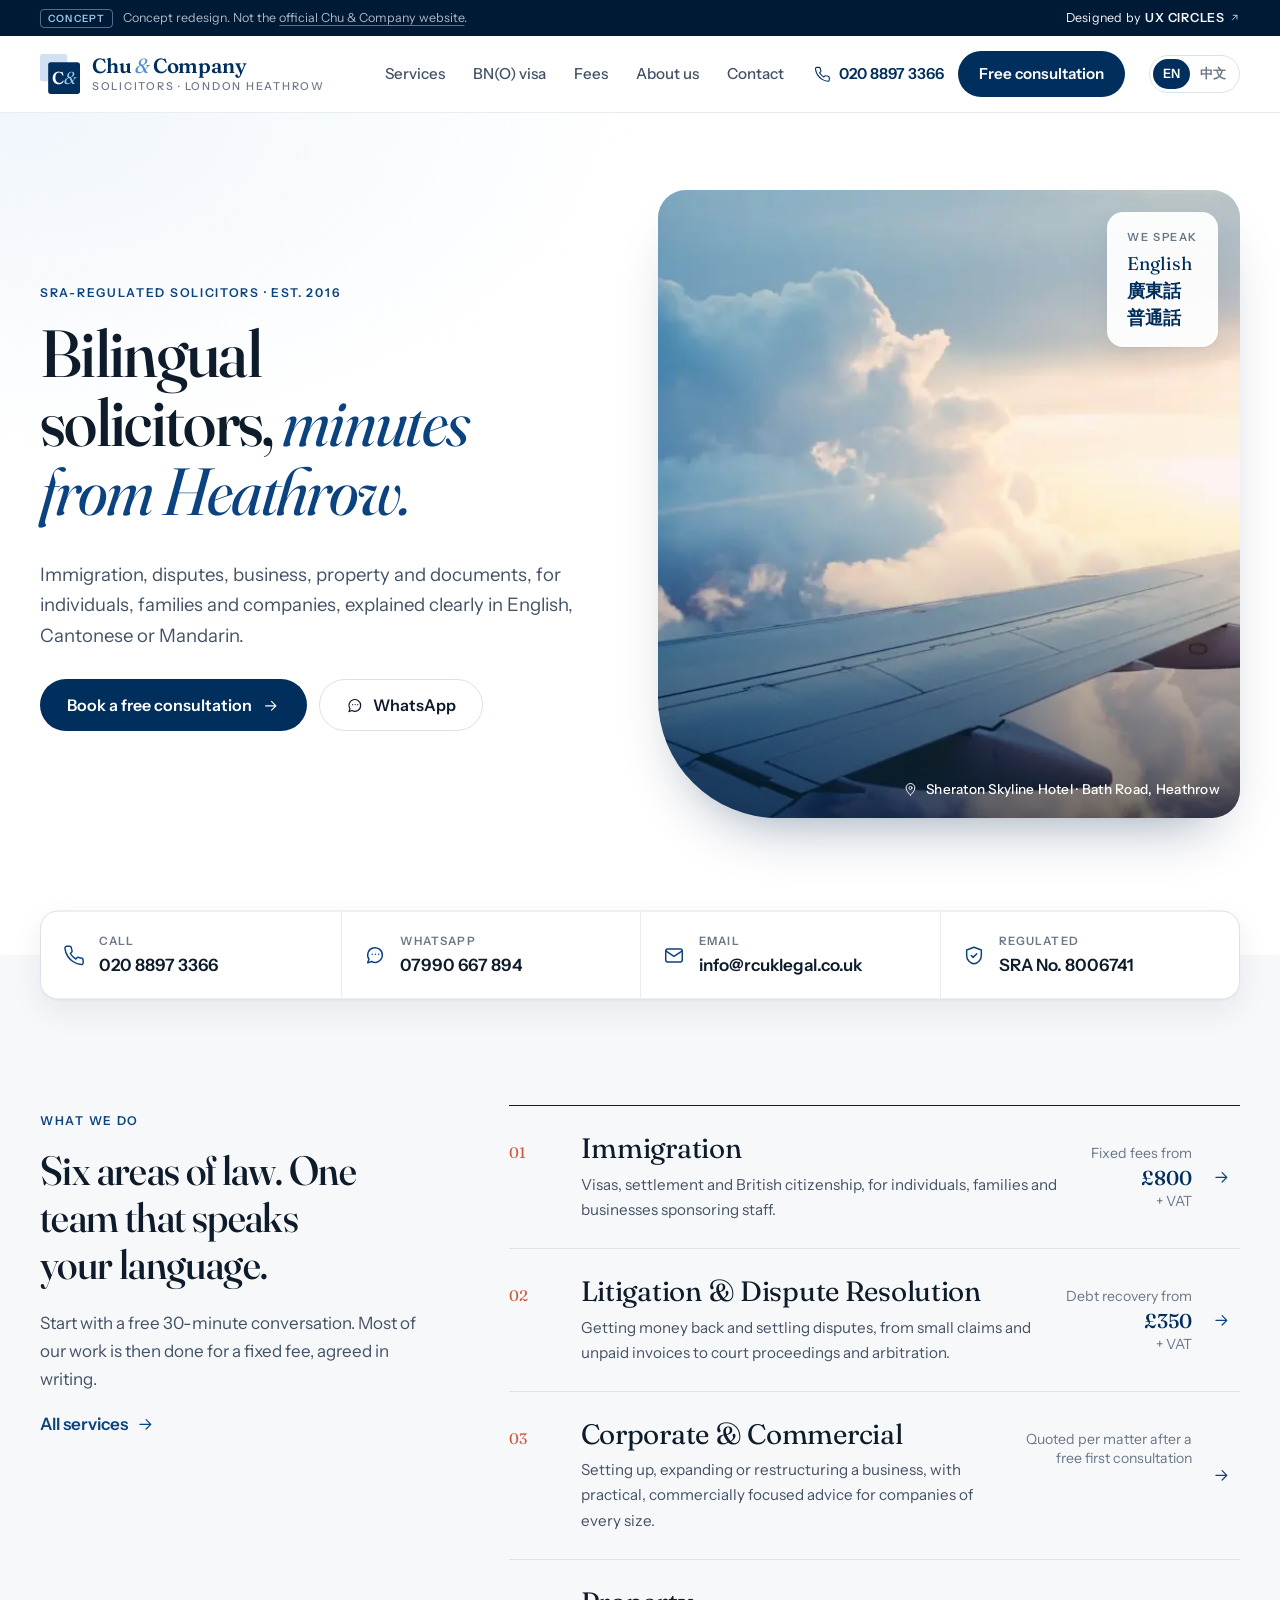
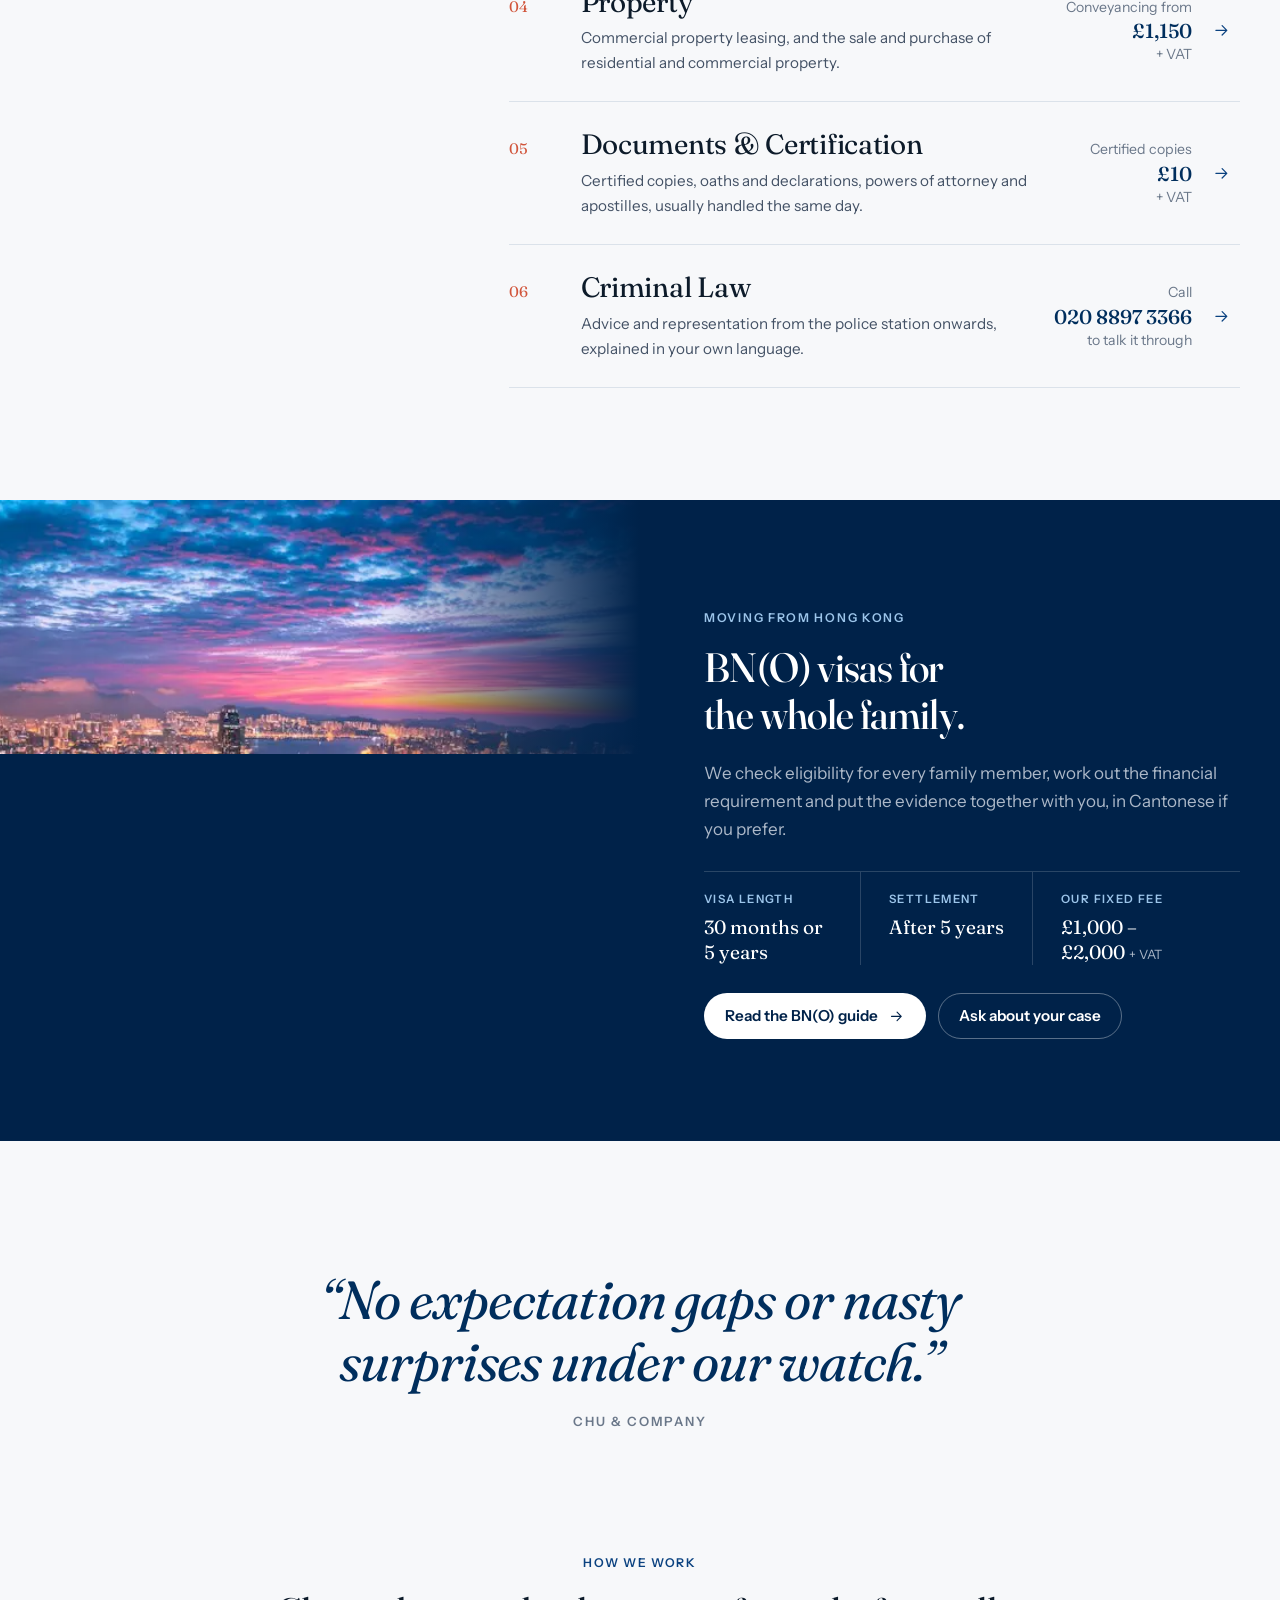
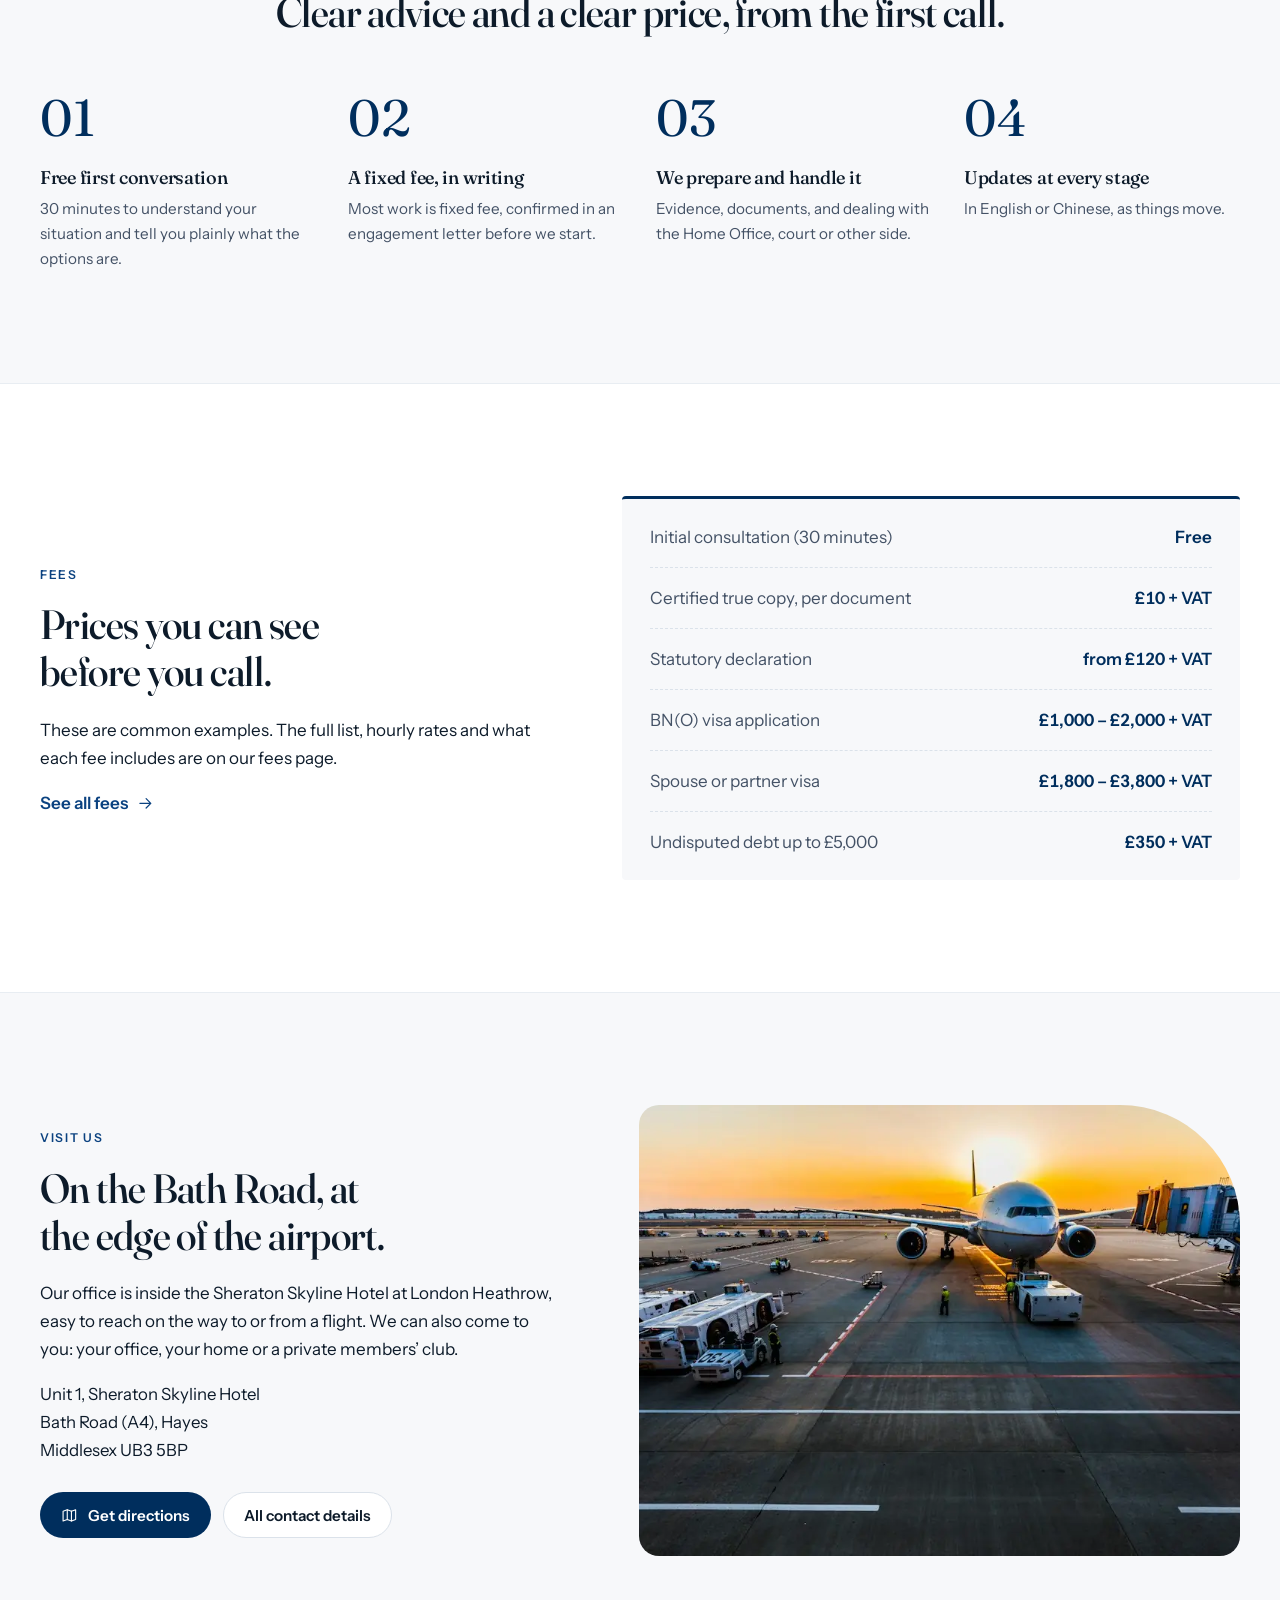
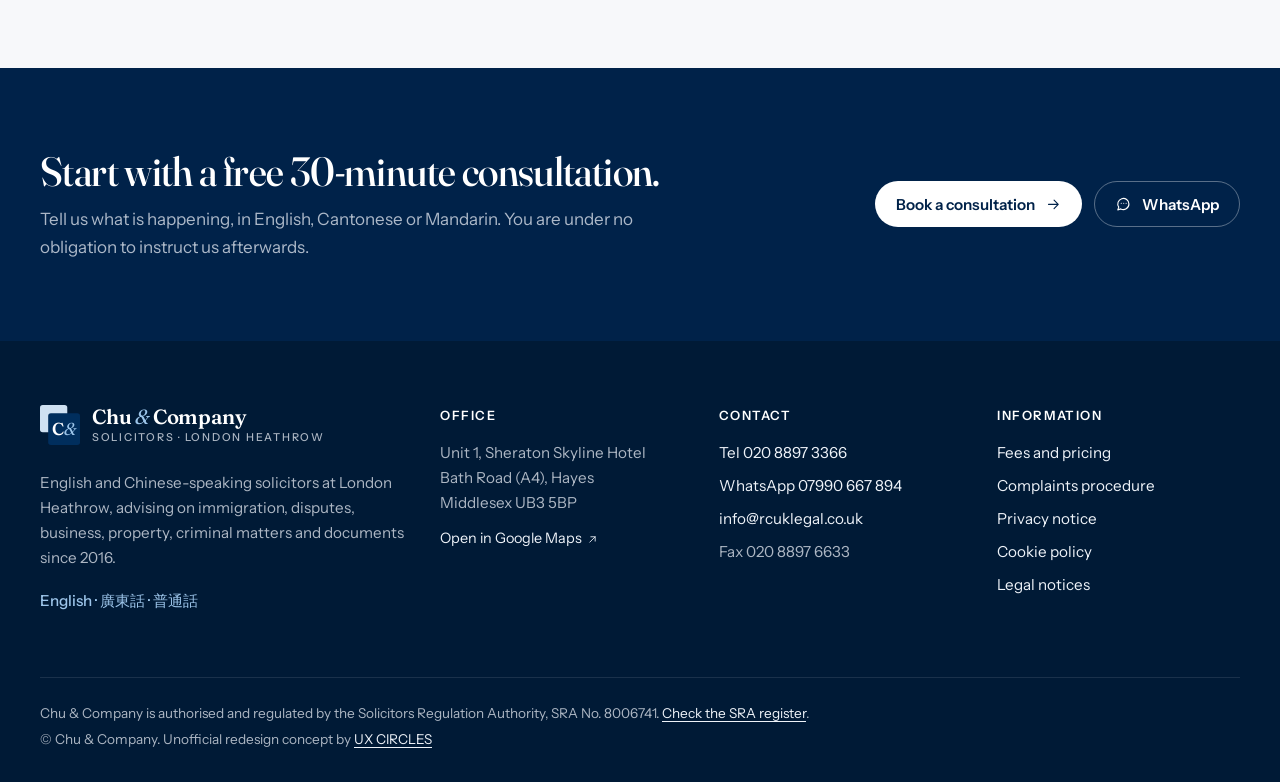
==== commit 794a20aa: "Standardise the UX CIRCLES concept credit Concept bar reads "Designed by UX CIRCLES" (設計：/设计：UX CIRC" ====
--- a/index.html
+++ b/index.html
@@ -22,7 +22,7 @@
 <div class="concept-bar" role="note">
   <div class="container concept-inner">
     <p><span class="concept-tag">Concept</span><span class="concept-long">Concept redesign. Not the <a href="https://www.rcuklegal.co.uk/" target="_blank" rel="noopener">official Chu &amp; Company website</a>.</span></p>
-    <a href="https://ux-circles.com/web" target="_blank" rel="noopener"><span class="concept-by">Designed by </span><strong>UX CIRCLES</strong> <svg class="ic-ext" viewBox="0 0 24 24" fill="none" stroke="currentColor" stroke-width="1.6" stroke-linecap="round" stroke-linejoin="round" aria-hidden="true"><path d="M7 17 17 7M9 7h8v8"/></svg></a>
+    <a href="https://ux-circles.com/professionals" target="_blank" rel="noopener"><span class="concept-by">Designed by </span><strong>UX CIRCLES</strong> <svg class="ic-ext" viewBox="0 0 24 24" fill="none" stroke="currentColor" stroke-width="1.6" stroke-linecap="round" stroke-linejoin="round" aria-hidden="true"><path d="M7 17 17 7M9 7h8v8"/></svg></a>
   </div>
 </div>
 <header class="site-header">
@@ -237,7 +237,7 @@
     </div>
     <div class="footer-legal">
       <p>Chu &amp; Company is authorised and regulated by the Solicitors Regulation Authority, SRA No. 8006741. <a href="https://www.sra.org.uk/consumers/register/" target="_blank" rel="noopener">Check the SRA register</a>.</p>
-      <p>&copy; Chu &amp; Company. Concept redesign by <a href="https://ux-circles.com/web" target="_blank" rel="noopener">UX CIRCLES</a>.</p>
+      <p>&copy; Chu &amp; Company. Unofficial redesign concept by <a href="https://ux-circles.com/professionals" target="_blank" rel="noopener">UX CIRCLES</a></p>
     </div>
   </div>
 </footer>
